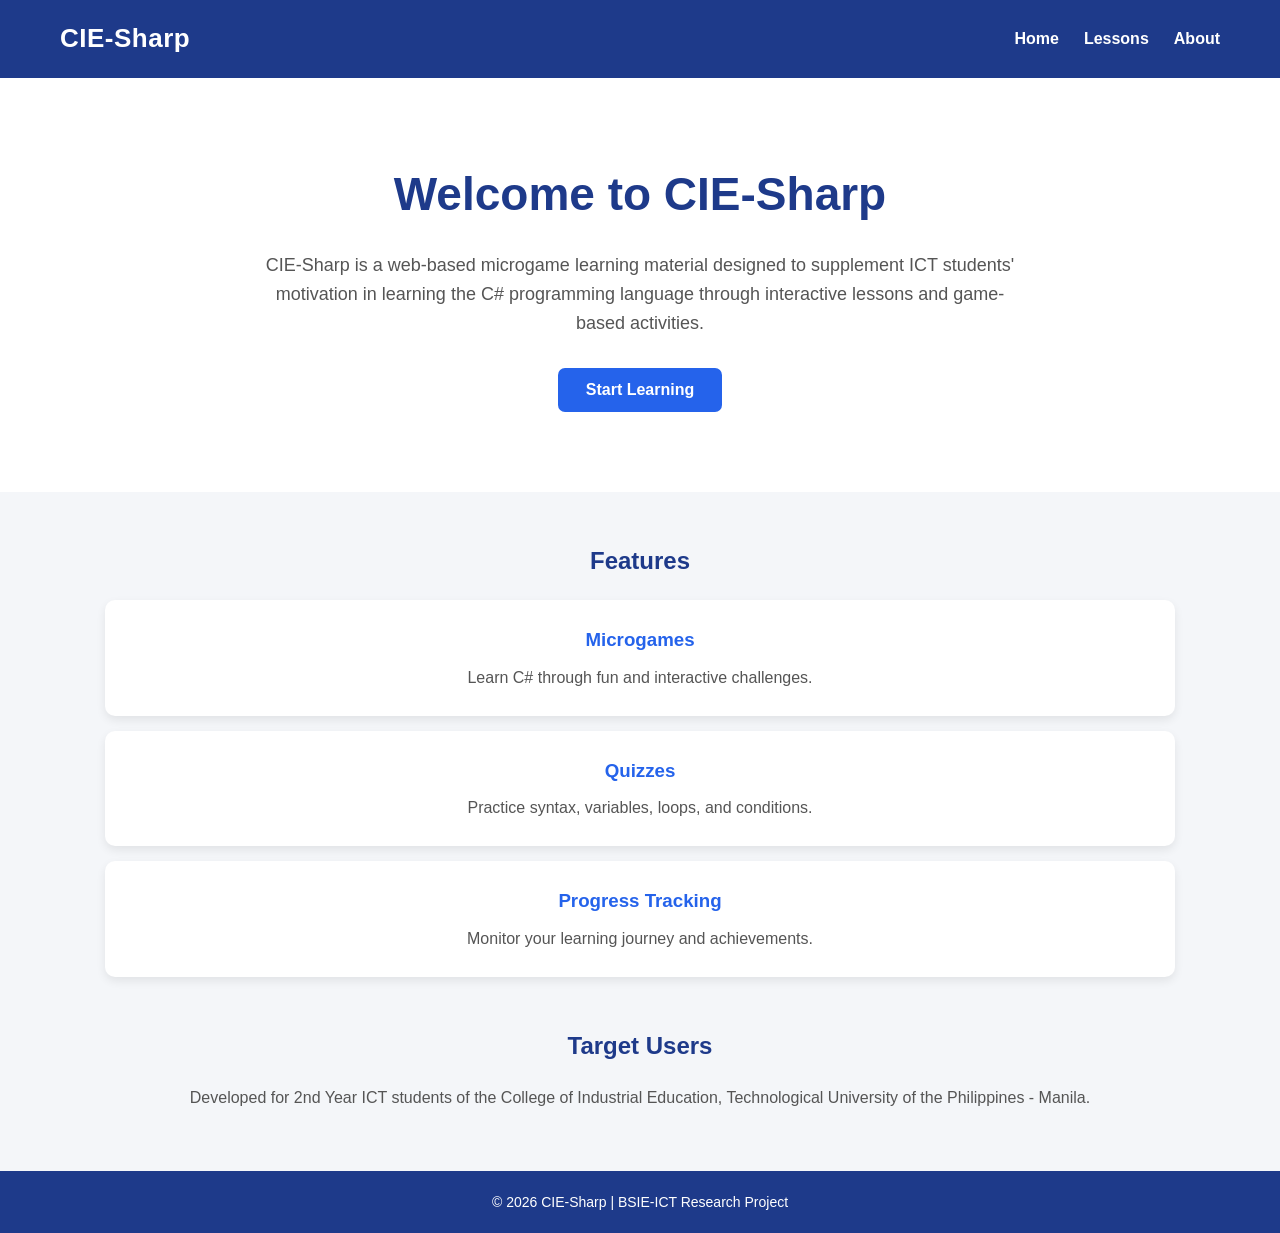
==== index.html @ ec6f838c "Update V3" ====
<!DOCTYPE html>
<html lang="en">
<head>
    <meta charset="UTF-8">
    <meta name="viewport" content="width=device-width, initial-scale=1.0">
    <title>CIE-Sharp</title>

    <link rel="stylesheet" href="style.css">
</head>
<body>

<header>

    <div class="logo">
        <h2>CIE-Sharp</h2>
    </div>

    <nav>
        <a href="index.html">Home</a>
        <a href="lesson.html">Lessons</a>
        <a href="#">About</a>
    </nav>

</header>

<section class="hero">

   <h1>Welcome to CIE-Sharp</h1>

    <p>
    CIE-Sharp is a web-based microgame learning material designed to
    supplement ICT students' motivation in learning the C#
    programming language through interactive lessons and
    game-based activities.
    </p>

    <button onclick="location.href='lesson.html'" class="btn">
    Start Learning
    </button>

</section>

<section class="section">

    <h2>Features</h2>

    <div class="card">
        <h3>Microgames</h3>
        <p>Learn C# through fun and interactive challenges.</p>
    </div>

    <div class="card">
        <h3>Quizzes</h3>
        <p>Practice syntax, variables, loops, and conditions.</p>
    </div>

    <div class="card">
        <h3>Progress Tracking</h3>
        <p>Monitor your learning journey and achievements.</p>
    </div>

</section>

<section class="section">

    <h2>Target Users</h2>

    <p>
        Developed for 2nd Year ICT students of the College of
        Industrial Education, Technological University of the
        Philippines - Manila.
    </p>

</section>

<footer>
    <p>© 2026 CIE-Sharp | BSIE-ICT Research Project</p>
</footer>

</body>
</html>
---- style.css ----
*{
    margin:0;
    padding:0;
    box-sizing:border-box;
    font-family:Arial, Helvetica, sans-serif;
}

body{
    background:#f4f6f9;
    color:#333;
    line-height:1.6;
}

/* =========================
   HEADER
========================= */

header{
    background:#1e3a8a;
    color:white;
    padding:18px 60px;
    display:flex;
    align-items:center;
    justify-content:space-between;
    min-height:70px;
}

.logo{
    color:white;
}

.logo h2{
    font-size:26px;
    letter-spacing:.5px;
}

nav{
    display:flex;
    align-items:center;
    gap:25px;
}

nav a{
    color:white;
    text-decoration:none;
    font-weight:bold;
    transition:.3s;
}

nav a:hover{
    color:#bfdbfe;
}

/* BACK BUTTON */

.back-btn{
    color:white;
    background:#2563eb;
    text-decoration:none;
    padding:9px 15px;
    border-radius:6px;
    font-size:14px;
    font-weight:bold;
    transition:.3s;
}

.back-btn:hover{
    background:#1d4ed8;
    transform:translateX(-3px);
}

/* =========================
   HERO
========================= */

.hero{
    background:white;
    text-align:center;
    padding:80px 20px;
    animation:fadeIn .7s ease;
}

.hero h1{
    color:#1e3a8a;
    font-size:46px;
    margin-bottom:20px;
}

.hero p{
    max-width:750px;
    margin:0 auto 30px;
    font-size:18px;
    color:#555;
}

/* =========================
   BUTTON
========================= */

.btn{
    display:inline-block;
    border:none;
    background:#2563eb;
    color:white;
    padding:13px 28px;
    border-radius:7px;
    font-size:16px;
    font-weight:bold;
    cursor:pointer;
    text-decoration:none;
    transition:.3s;
}

.btn:hover{
    background:#1d4ed8;
    transform:translateY(-2px);
}

/* =========================
   GENERAL SECTION
========================= */

.section{
    width:90%;
    max-width:1100px;
    margin:50px auto;
    text-align:center;
    animation:fadeIn .8s ease;
}

.section h2{
    color:#1e3a8a;
    margin-bottom:20px;
}

.section p{
    color:#555;
}

/* =========================
   CARDS
========================= */

.card{
    background:white;
    padding:25px;
    margin:15px;
    border-radius:10px;
    box-shadow:0 4px 10px rgba(0,0,0,.08);
    transition:.3s;
}

.card:hover{
    transform:translateY(-5px);
    box-shadow:0 8px 18px rgba(0,0,0,.12);
}

.card h3{
    color:#2563eb;
    margin-bottom:10px;
}

.card h2{
    color:#1e3a8a;
    margin-bottom:12px;
}

.card p{
    color:#555;
}

/* =========================
   FEATURES
========================= */

.features{
    display:grid;
    grid-template-columns:repeat(3,1fr);
    gap:20px;
}

/* =========================
   TARGET USERS
========================= */

.target-users{
    width:80%;
    max-width:900px;
    margin:50px auto;
    padding:35px;
    background:white;
    text-align:center;
    border-radius:10px;
    box-shadow:0 4px 10px rgba(0,0,0,.08);
}

.target-users h2{
    color:#1e3a8a;
    margin-bottom:15px;
}

/* =========================
   LESSON PAGE
========================= */

.modules{
    width:90%;
    max-width:1100px;
    margin:50px auto;
    display:grid;
    grid-template-columns:repeat(3,1fr);
    gap:25px;
}

.modules .card{
    margin:0;
}

.modules .card h3{
    font-size:16px;
}

.modules .card h2{
    font-size:22px;
}

.modules button{
    width:100%;
    padding:11px;
    border:none;
    border-radius:6px;
    background:#2563eb;
    color:white;
    font-size:15px;
    font-weight:bold;
    cursor:pointer;
    transition:.3s;
}

.modules button:hover{
    background:#1d4ed8;
    transform:translateY(-2px);
}

.modules button:disabled{
    background:#cbd5e1;
    color:#64748b;
    cursor:not-allowed;
    transform:none;
}

/* =========================
   PROGRESS
========================= */

.progress{
    width:80%;
    max-width:900px;
    margin:40px auto;
    padding:30px;
    background:white;
    border-radius:10px;
    text-align:center;
    box-shadow:0 4px 10px rgba(0,0,0,.08);
}

.progress h2{
    color:#1e3a8a;
    margin-bottom:18px;
}

progress{
    width:100%;
    height:22px;
}

.progress p{
    margin-top:12px;
    font-weight:bold;
    color:#555;
}

/* =========================
   OBJECTIVE
========================= */

.objective{
    width:80%;
    max-width:900px;
    margin:50px auto;
    padding:35px;
    background:white;
    border-radius:10px;
    text-align:center;
    box-shadow:0 4px 10px rgba(0,0,0,.08);
}

.objective h2{
    color:#1e3a8a;
    margin-bottom:15px;
}

.objective p{
    color:#555;
}

/* =========================
   LESSON CONTENT
========================= */

.lesson-content{
    width:85%;
    max-width:900px;
    margin:40px auto;
    background:white;
    padding:40px;
    border-radius:10px;
    box-shadow:0 4px 10px rgba(0,0,0,.08);
}

.lesson-content h2{
    color:#1e3a8a;
    margin-bottom:15px;
}

.lesson-content h3{
    color:#2563eb;
    margin-top:25px;
    margin-bottom:10px;
}

.lesson-content p{
    color:#555;
    margin-bottom:15px;
}

/* CODE EXAMPLE */

.code-box{
    background:#1e293b;
    color:#e2e8f0;
    padding:20px;
    border-radius:8px;
    margin:20px 0;
    overflow-x:auto;
    font-family:Consolas, monospace;
    line-height:1.6;
}

/* =========================
   MICROGAME AREA
========================= */

.game-area{
    width:90%;
    max-width:900px;
    margin:40px auto;
    padding:35px;
    background:white;
    border-radius:10px;
    text-align:center;
    box-shadow:0 4px 10px rgba(0,0,0,.08);
}

.game-area h2{
    color:#1e3a8a;
    margin-bottom:15px;
}

.game-btn{
    background:#2563eb;
    color:white;
    border:none;
    padding:12px 22px;
    border-radius:6px;
    cursor:pointer;
    font-weight:bold;
    transition:.3s;
}

.game-btn:hover{
    background:#1d4ed8;
    transform:translateY(-2px);
}

/* =========================
   FOOTER
========================= */

footer{
    background:#1e3a8a;
    color:white;
    text-align:center;
    padding:20px;
    margin-top:60px;
}

footer p{
    font-size:14px;
}

/* =========================
   ANIMATION
========================= */

@keyframes fadeIn{

    from{
        opacity:0;
        transform:translateY(10px);
    }

    to{
        opacity:1;
        transform:translateY(0);
    }

}

/* =========================
   RESPONSIVE
========================= */

@media(max-width:900px){

    header{
        padding:18px 30px;
    }

    .modules{
        grid-template-columns:repeat(2,1fr);
    }

    .features{
        grid-template-columns:1fr;
    }

}

@media(max-width:650px){

    header{
        flex-direction:column;
        gap:15px;
        text-align:center;
    }

    nav{
        gap:15px;
        flex-wrap:wrap;
        justify-content:center;
    }

    .hero{
        padding:60px 20px;
    }

    .hero h1{
        font-size:34px;
    }

    .hero p{
        width:95%;
        font-size:16px;
    }

    .modules{
        grid-template-columns:1fr;
    }

    .progress,
    .objective,
    .target-users{
        width:90%;
    }

    .lesson-content{
        width:90%;
        padding:25px;
    }

}
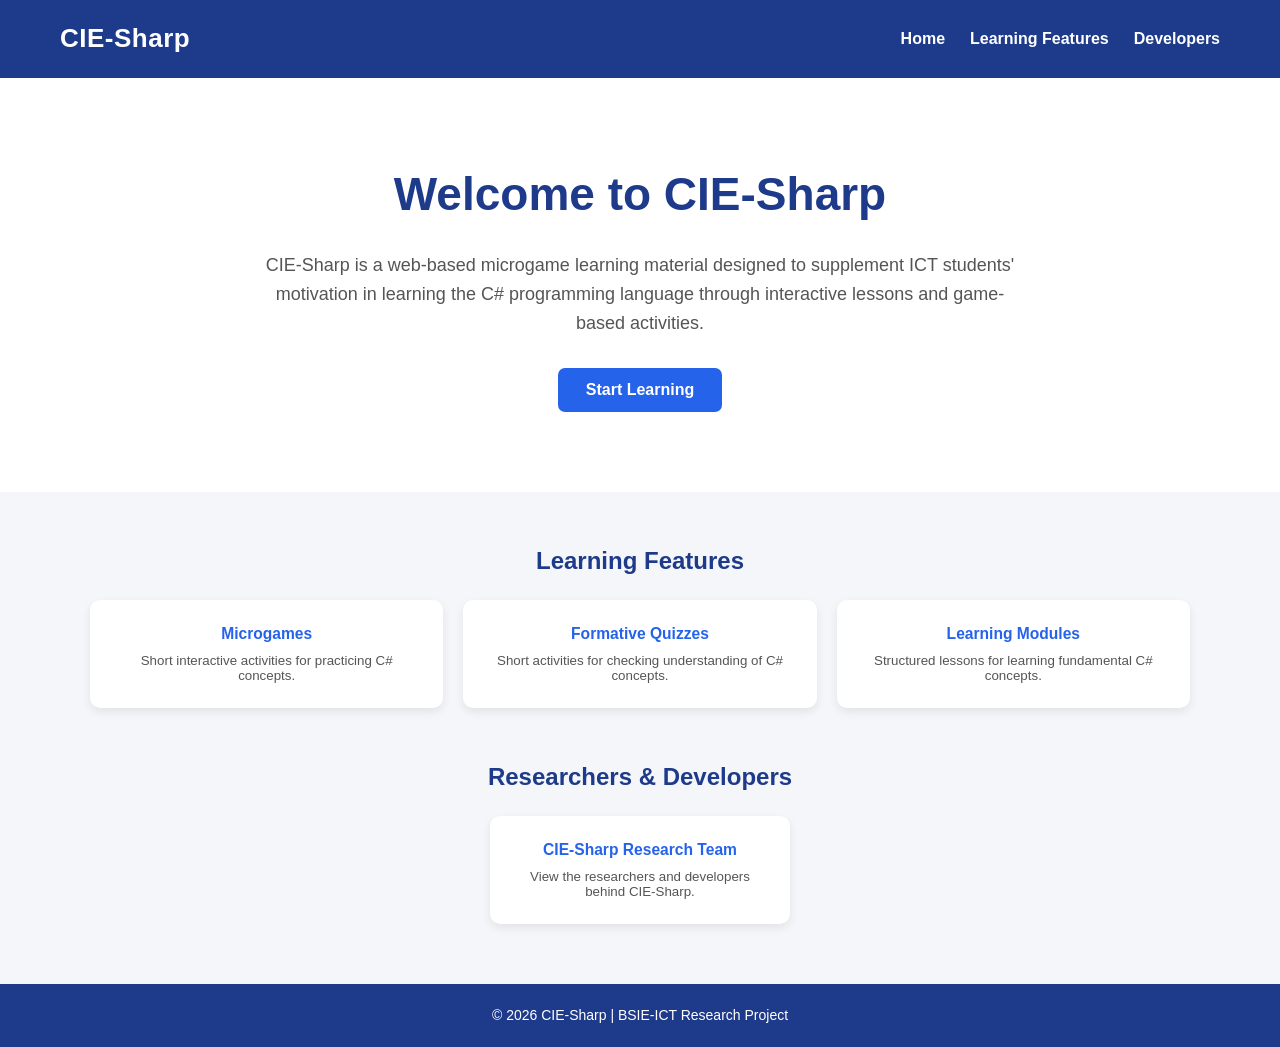
==== commit 231e85d4: "UPDATE V3" ====
--- a/index.html
+++ b/index.html
@@ -17,8 +17,8 @@
 
     <nav>
         <a href="index.html">Home</a>
-        <a href="lesson.html">Lessons</a>
-        <a href="#">About</a>
+        <a href="#features">Learning Features</a>
+        <a href="#developers">Developers</a>
     </nav>
 
 </header>
@@ -40,42 +40,134 @@
 
 </section>
 
-<section class="section">
+<section class="section" id="features">
 
-    <h2>Features</h2>
+    <h2>Learning Features</h2>
 
-    <div class="card">
-        <h3>Microgames</h3>
-        <p>Learn C# through fun and interactive challenges.</p>
-    </div>
+    <div class="features">
 
-    <div class="card">
-        <h3>Quizzes</h3>
-        <p>Practice syntax, variables, loops, and conditions.</p>
-    </div>
+        <button class="feature-card" onclick="showInfo('microgame')">
 
-    <div class="card">
-        <h3>Progress Tracking</h3>
-        <p>Monitor your learning journey and achievements.</p>
+            <h3>Microgames</h3>
+
+            <p>
+                Short interactive activities for practicing C# concepts.
+            </p>
+
+        </button>
+
+
+        <button class="feature-card" onclick="showInfo('quiz')">
+
+            <h3>Formative Quizzes</h3>
+
+            <p>
+                Short activities for checking understanding of C# concepts.
+            </p>
+
+        </button>
+
+
+        <button class="feature-card" onclick="showInfo('progress')">
+
+            <h3>Learning Modules</h3>
+
+            <p>
+                Structured lessons for learning fundamental C# concepts.
+            </p>
+
+        </button>
+
     </div>
 
 </section>
 
-<section class="section">
+<section class="section" id="developers">
 
-    <h2>Target Users</h2>
+    <h2>Researchers & Developers</h2>
 
-    <p>
-        Developed for 2nd Year ICT students of the College of
-        Industrial Education, Technological University of the
-        Philippines - Manila.
-    </p>
+    <button class="feature-card developer-button" onclick="showResearchers()">
+
+        <h3>CIE-Sharp Research Team</h3>
+
+        <p>
+            View the researchers and developers behind CIE-Sharp.
+        </p>
+
+    </button>
 
 </section>
 
+
+<!-- RESEARCHER INFORMATION BOX -->
+
+<div id="researcherBox" class="info-box">
+
+    <div class="info-content">
+
+        <button class="close-btn" onclick="closeResearchers()">
+            ×
+        </button>
+
+        <h2>CIE-Sharp Research Team</h2>
+
+        <p class="developer-intro">
+            Researchers and developers of the web-based microgame
+            learning material for supplementing ICT students'
+            motivation in using C#.
+        </p>
+
+        <div class="researcher-list">
+
+            <p>Domingo, Noe D.</p>
+            <p>Gidayawan, Joses D.</p>
+            <p>Inquig, Precious Gold B.</p>
+            <p>Marciales, Raynan A.</p>
+            <p>Sorinio, Bea A.</p>
+
+        </div>
+
+        <p class="developer-school">
+            BSIE-ICT | College of Industrial Education<br>
+            Technological University of the Philippines – Manila
+        </p>
+
+    </div>
+
+</div>
+
+<div id="infoBox" class="info-box">
+
+    <div class="info-content">
+
+        <button class="close-btn" onclick="closeInfo()">×</button>
+
+        <h2 id="infoTitle"></h2>
+
+        <p id="infoText"></p>
+
+    </div>
+
+</div>
 <footer>
     <p>© 2026 CIE-Sharp | BSIE-ICT Research Project</p>
 </footer>
 
+<script>
+
+function showResearchers(){
+
+    document.getElementById("researcherBox").style.display = "flex";
+
+}
+
+function closeResearchers(){
+
+    document.getElementById("researcherBox").style.display = "none";
+
+}
+
+</script>
+
 </body>
 </html>
--- a/style.css
+++ b/style.css
@@ -479,4 +479,122 @@
         padding:25px;
     }
 
+}
+
+/* LEARNING FEATURES */
+
+.features{
+    display:grid;
+    grid-template-columns:repeat(3,1fr);
+    gap:20px;
+}
+
+.feature-card{
+    background:white;
+    border:none;
+    padding:25px;
+    border-radius:10px;
+    box-shadow:0 4px 10px rgba(0,0,0,.08);
+    cursor:pointer;
+    text-align:center;
+    transition:.3s;
+}
+
+.feature-card:hover{
+    transform:translateY(-5px);
+    box-shadow:0 8px 18px rgba(0,0,0,.12);
+}
+
+.feature-card h3{
+    color:#2563eb;
+    margin-bottom:10px;
+}
+
+.feature-card p{
+    color:#555;
+}
+
+/* INFORMATION BOX */
+
+.info-box{
+    display:none;
+    position:fixed;
+    top:0;
+    left:0;
+    width:100%;
+    height:100%;
+    background:rgba(0,0,0,.45);
+    justify-content:center;
+    align-items:center;
+    z-index:1000;
+}
+
+.info-content{
+    background:white;
+    width:90%;
+    max-width:600px;
+    padding:35px;
+    border-radius:10px;
+    position:relative;
+    animation:fadeIn .3s ease;
+}
+
+.info-content h2{
+    color:#1e3a8a;
+    margin-bottom:15px;
+}
+
+.info-content p{
+    color:#555;
+    line-height:1.7;
+}
+
+.close-btn{
+    position:absolute;
+    right:15px;
+    top:8px;
+    border:none;
+    background:none;
+    font-size:28px;
+    color:#555;
+    cursor:pointer;
+}
+
+.close-btn:hover{
+    color:#1e3a8a;
+}
+
+/* DEVELOPER BUTTON */
+
+.developer-button{
+    width:300px;
+    margin:auto;
+    display:block;
+}
+
+
+/* RESEARCHER LIST */
+
+.developer-intro{
+    margin-bottom:20px;
+}
+
+.researcher-list{
+    background:#f4f6f9;
+    padding:15px;
+    border-radius:8px;
+    margin:20px 0;
+}
+
+.researcher-list p{
+    color:#1e3a8a;
+    font-weight:bold;
+    margin:8px 0;
+}
+
+.developer-school{
+    text-align:center;
+    font-size:14px;
+    color:#666;
+    margin-top:20px;
 }
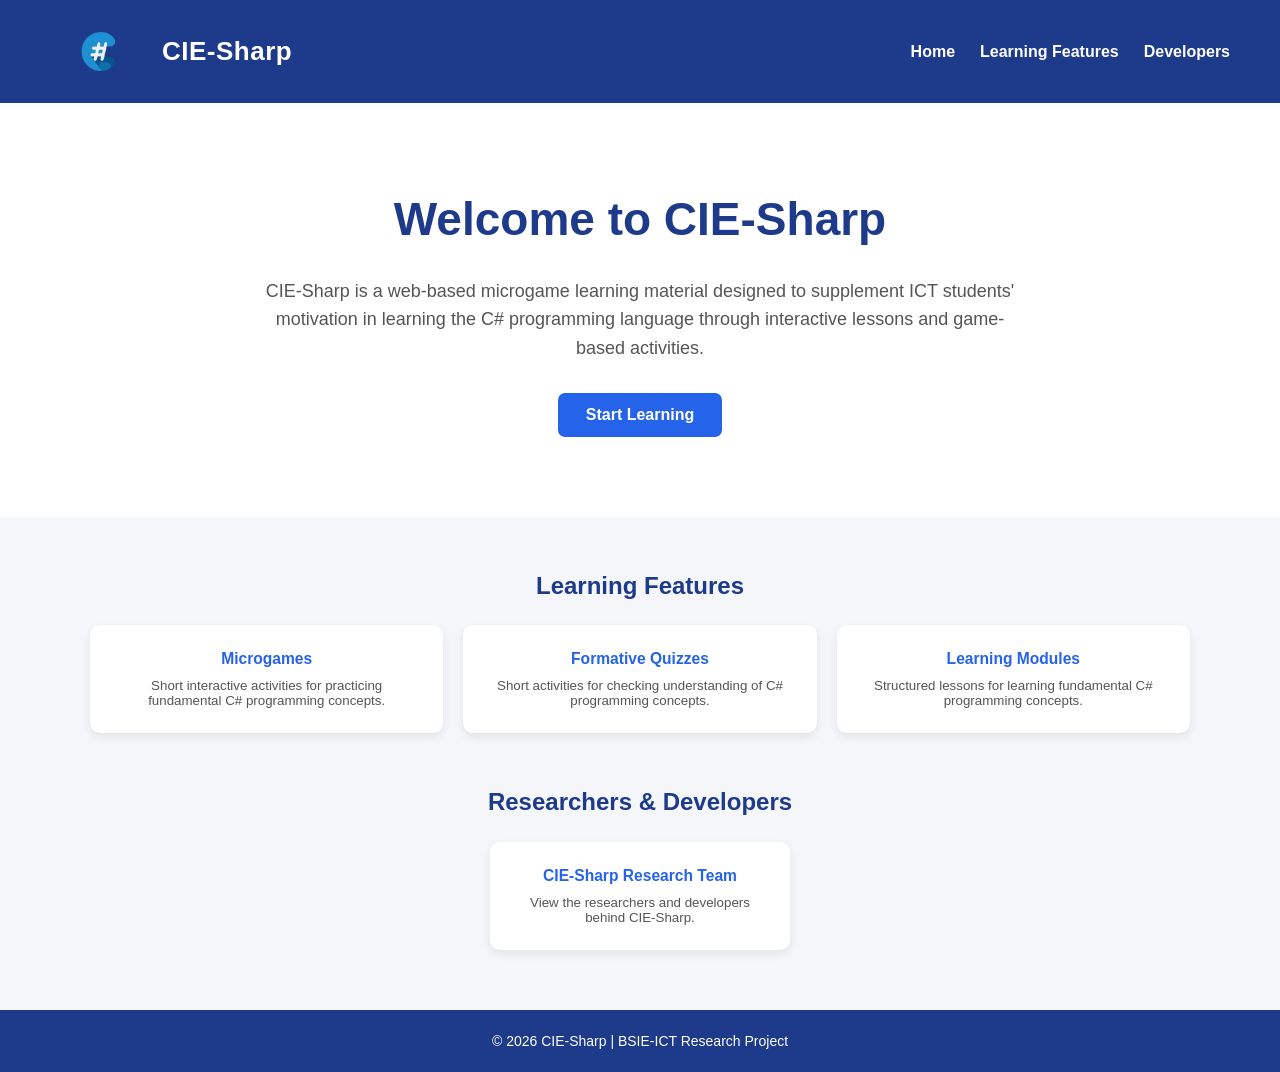
==== commit 39102663: "UPDATE AUG 7" ====
--- a/index.html
+++ b/index.html
@@ -1,19 +1,29 @@
 <!DOCTYPE html>
 <html lang="en">
+
 <head>
+
     <meta charset="UTF-8">
     <meta name="viewport" content="width=device-width, initial-scale=1.0">
+
     <title>CIE-Sharp</title>
 
     <link rel="stylesheet" href="style.css">
+
 </head>
+
 <body>
 
+
+<!-- HEADER -->
+
 <header>
 
     <div class="logo">
+        <img src="images/cie-sharp-logo.png" alt="CIE-Sharp Logo">
         <h2>CIE-Sharp</h2>
     </div>
+
 
     <nav>
         <a href="index.html">Home</a>
@@ -23,75 +33,143 @@
 
 </header>
 
+
+
+<!-- HERO -->
+
 <section class="hero">
 
-   <h1>Welcome to CIE-Sharp</h1>
+    <h1>Welcome to CIE-Sharp</h1>
 
     <p>
-    CIE-Sharp is a web-based microgame learning material designed to
-    supplement ICT students' motivation in learning the C#
-    programming language through interactive lessons and
-    game-based activities.
+
+        CIE-Sharp is a web-based microgame learning material designed
+        to supplement ICT students' motivation in learning the C#
+        programming language through interactive lessons and
+        game-based activities.
+
     </p>
 
+
     <button onclick="location.href='lesson.html'" class="btn">
-    Start Learning
+
+        Start Learning
+
     </button>
 
 </section>
 
+
+
+<!-- LEARNING FEATURES -->
+
 <section class="section" id="features">
 
     <h2>Learning Features</h2>
 
+
     <div class="features">
 
+
+        <!-- MICROGAMES -->
+
         <button class="feature-card" onclick="showInfo('microgame')">
 
             <h3>Microgames</h3>
 
             <p>
-                Short interactive activities for practicing C# concepts.
+
+                Short interactive activities for practicing
+                fundamental C# programming concepts.
+
             </p>
 
         </button>
 
 
+
+        <!-- QUIZZES -->
+
         <button class="feature-card" onclick="showInfo('quiz')">
 
             <h3>Formative Quizzes</h3>
 
             <p>
-                Short activities for checking understanding of C# concepts.
+
+                Short activities for checking understanding
+                of C# programming concepts.
+
             </p>
 
         </button>
 
 
-        <button class="feature-card" onclick="showInfo('progress')">
+
+        <!-- LEARNING MODULES -->
+
+        <button class="feature-card" onclick="showInfo('modules')">
 
             <h3>Learning Modules</h3>
 
             <p>
-                Structured lessons for learning fundamental C# concepts.
+
+                Structured lessons for learning fundamental
+                C# programming concepts.
+
             </p>
 
         </button>
 
+
     </div>
 
 </section>
 
+
+
+<!-- FEATURE INFORMATION BOX -->
+
+<div id="featureBox" class="info-box">
+
+    <div class="info-content">
+
+        <button class="close-btn" onclick="closeInfo()">
+
+            ×
+
+        </button>
+
+
+        <h2 id="infoTitle"></h2>
+
+        <p id="infoText"></p>
+
+
+    </div>
+
+</div>
+
+
+
+<!-- RESEARCHERS -->
+
 <section class="section" id="developers">
 
     <h2>Researchers & Developers</h2>
 
-    <button class="feature-card developer-button" onclick="showResearchers()">
+
+    <button
+        class="feature-card developer-button"
+        onclick="showResearchers()"
+    >
 
         <h3>CIE-Sharp Research Team</h3>
 
         <p>
-            View the researchers and developers behind CIE-Sharp.
+
+            View the researchers and developers
+            behind CIE-Sharp.
+
         </p>
 
     </button>
@@ -99,75 +177,150 @@
 </section>
 
 
+
 <!-- RESEARCHER INFORMATION BOX -->
 
 <div id="researcherBox" class="info-box">
 
     <div class="info-content">
 
-        <button class="close-btn" onclick="closeResearchers()">
+
+        <button
+            class="close-btn"
+            onclick="closeResearchers()"
+        >
+
             ×
-        </button>
+
+        </button>
+
 
         <h2>CIE-Sharp Research Team</h2>
 
+
         <p class="developer-intro">
-            Researchers and developers of the web-based microgame
-            learning material for supplementing ICT students'
-            motivation in using C#.
+
+            Researchers and developers of the web-based
+            microgame learning material for supplementing
+            ICT students' motivation in using C#.
+
         </p>
 
+
         <div class="researcher-list">
 
             <p>Domingo, Noe D.</p>
+
             <p>Gidayawan, Joses D.</p>
+
             <p>Inquig, Precious Gold B.</p>
+
             <p>Marciales, Raynan A.</p>
+
             <p>Sorinio, Bea A.</p>
 
         </div>
 
+
         <p class="developer-school">
+
             BSIE-ICT | College of Industrial Education<br>
+
             Technological University of the Philippines – Manila
+
         </p>
 
+
     </div>
 
 </div>
 
-<div id="infoBox" class="info-box">
-
-    <div class="info-content">
-
-        <button class="close-btn" onclick="closeInfo()">×</button>
-
-        <h2 id="infoTitle"></h2>
-
-        <p id="infoText"></p>
-
-    </div>
-
-</div>
+
+
+<!-- FOOTER -->
+
 <footer>
-    <p>© 2026 CIE-Sharp | BSIE-ICT Research Project</p>
+    <p>
+        © 2026 CIE-Sharp | BSIE-ICT Research Project
+    </p>
 </footer>
 
+
+
+<!-- JAVASCRIPT -->
 <script>
-
+/* FEATURE INFORMATION */
+
+function showInfo(feature){
+
+    var title = document.getElementById("infoTitle");
+
+    var text = document.getElementById("infoText");
+
+    var box = document.getElementById("featureBox");
+
+
+    if(feature == "microgame"){
+
+        title.innerHTML = "Microgames";
+
+        text.innerHTML =
+        "CIE-Sharp uses short, interactive microgame activities to supplement ICT students' motivation in learning the C# programming language. The activities provide opportunities for students to practice fundamental C# programming concepts in an interactive learning environment.";
+
+    }
+
+
+    else if(feature == "quiz"){
+
+        title.innerHTML = "Formative Quizzes";
+
+        text.innerHTML =
+        "The formative quizzes provide short learning activities that allow students to check their understanding of fundamental C# programming concepts. These activities can provide feedback that helps students identify areas that need further practice.";
+
+    }
+
+
+    else if(feature == "modules"){
+
+        title.innerHTML = "Learning Modules";
+
+        text.innerHTML =
+        "The learning modules provide structured lessons covering fundamental C# programming concepts. The modules are designed to introduce concepts before students proceed to interactive microgame activities.";
+
+    }
+
+
+    box.style.display = "flex";
+
+}
+
+
+
+/* CLOSE FEATURE INFORMATION */
+function closeInfo(){
+    document.getElementById("featureBox").style.display = "none";
+}
+
+
+
+/* RESEARCHERS */
 function showResearchers(){
 
     document.getElementById("researcherBox").style.display = "flex";
 
 }
 
+/* CLOSE RESEARCHERS */
 function closeResearchers(){
 
     document.getElementById("researcherBox").style.display = "none";
 
 }
 
+
 </script>
 
+
 </body>
+
 </html>
--- a/style.css
+++ b/style.css
@@ -11,19 +11,19 @@
     line-height:1.6;
 }
 
-/* =========================
-   HEADER
-========================= */
+/*HEADER*/
 
 header{
     background:#1e3a8a;
     color:white;
-    padding:18px 60px;
+    padding:14px 50px;
     display:flex;
     align-items:center;
     justify-content:space-between;
-    min-height:70px;
-}
+    min-height:75px;
+    box-shadow:0 2px 8px rgba(0,0,0,.12);
+}
+
 
 .logo{
     color:white;
@@ -597,4 +597,20 @@
     font-size:14px;
     color:#666;
     margin-top:20px;
-}+}
+
+.logo{
+    display:flex;
+    align-items:center;
+    gap:12px;
+}
+
+.logo h2{
+    font-size:26px;
+}
+
+.logo img{
+    width:100px;
+    height:auto;
+    object-fit:contain;
+}
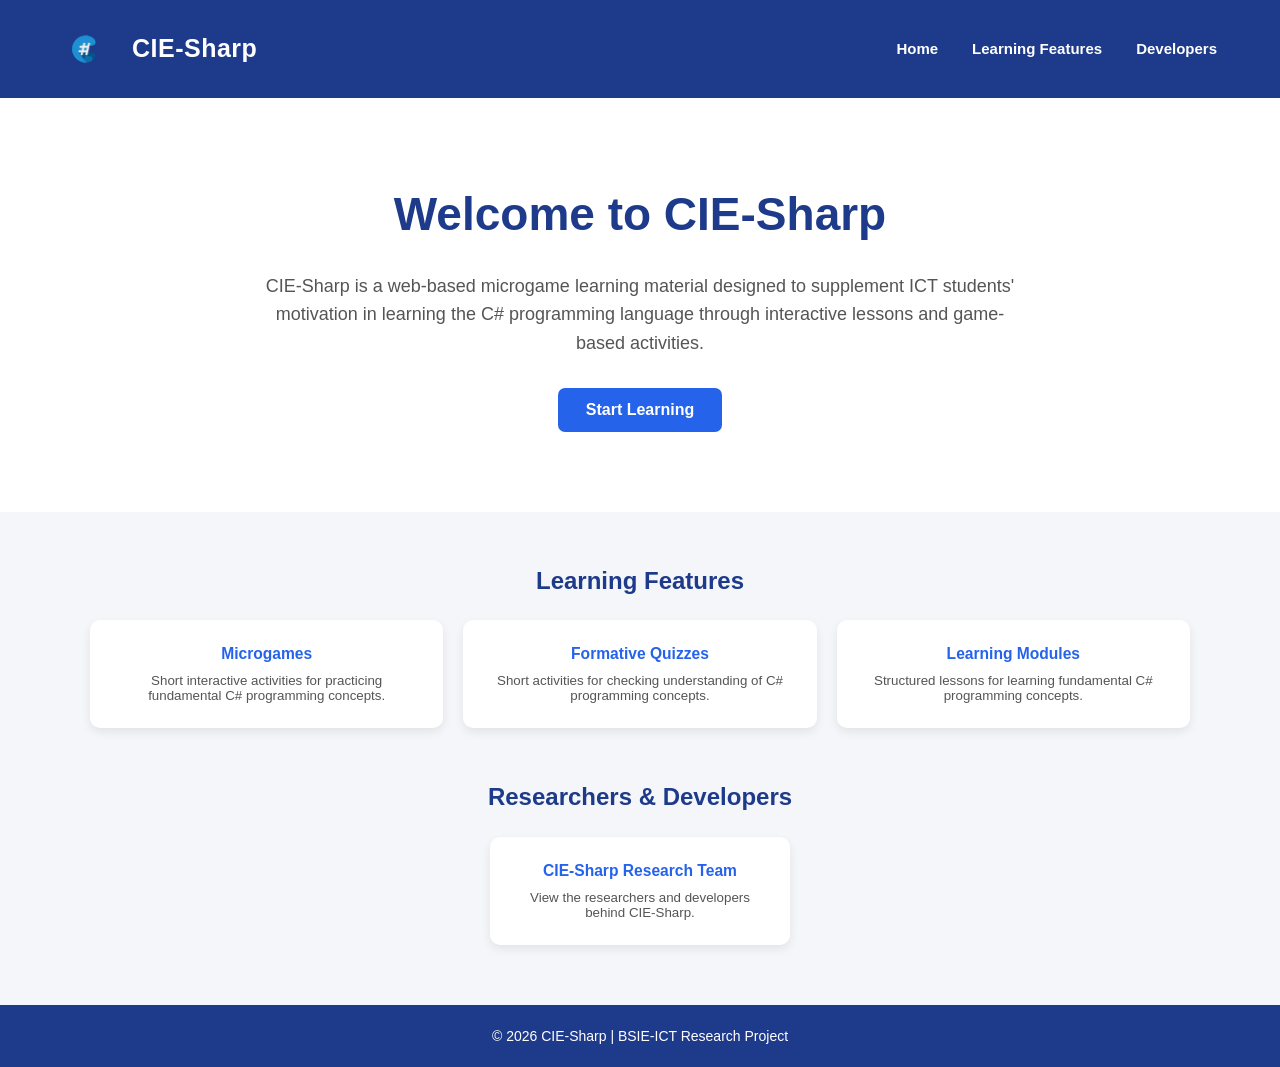
==== commit f938e6a8: "REASEARCHER INFO (UPDATED)" ====
--- a/index.html
+++ b/index.html
@@ -182,51 +182,154 @@
 
 <div id="researcherBox" class="info-box">
 
-    <div class="info-content">
-
-
-        <button
-            class="close-btn"
-            onclick="closeResearchers()"
-        >
-
+    <div class="researcher-content">
+
+        <button class="close-btn" onclick="closeResearchers()">
             ×
-
         </button>
 
-
-        <h2>CIE-Sharp Research Team</h2>
-
-
-        <p class="developer-intro">
-
-            Researchers and developers of the web-based
-            microgame learning material for supplementing
-            ICT students' motivation in using C#.
-
+        <h2>Meet the CIE-Sharp Research Team</h2>
+
+        <p class="researcher-intro">
+            CIE-Sharp was developed through the collaborative work of
+            BSIE-ICT students of the College of Industrial Education,
+            Technological University of the Philippines – Manila.
+            The research team worked together in planning, designing,
+            developing, and evaluating the web-based microgame
+            learning material for C# programming.
         </p>
 
 
-        <div class="researcher-list">
-
-            <p>Domingo, Noe D.</p>
-
-            <p>Gidayawan, Joses D.</p>
-
-            <p>Inquig, Precious Gold B.</p>
-
-            <p>Marciales, Raynan A.</p>
-
-            <p>Sorinio, Bea A.</p>
+        <!-- RESEARCHER SLIDES -->
+
+        <div class="researcher-slider">
+
+            <!-- MARCIALES -->
+
+            <div class="researcher-slide active">
+
+                <img src="images/marciales.jpg"
+                     alt="Raynan Marciales">
+
+                <h3>Marciales, Raynan A.</h3>
+
+                <h4>Main Developer</h4>
+
+                <p>
+                    Responsible for the development and implementation
+                    of the CIE-Sharp web-based learning material,
+                    including its interface, learning modules, and
+                    interactive microgame components.
+                </p>
+
+            </div>
+
+
+            <!-- INQUIG -->
+
+            <div class="researcher-slide">
+
+                <img src="images/inquig.jpg"
+                     alt="Precious Gold Inquig">
+
+                <h3>Inquig, Precious Gold B.</h3>
+
+                <h4>Research Leader</h4>
+
+                <p>
+                    Led the research team in organizing the research
+                    activities, coordinating the study, and guiding
+                    the overall development of the CIE-Sharp project.
+                </p>
+
+            </div>
+
+
+            <!-- DOMINGO -->
+
+            <div class="researcher-slide">
+
+                <img src="images/domingo.jpg"
+                     alt="Noe Domingo">
+
+                <h3>Domingo, Noe D.</h3>
+
+                <h4>Researcher & Developer</h4>
+
+                <p>
+                    Contributed to the research, planning, and
+                    development activities of the CIE-Sharp
+                    learning material.
+                </p>
+
+            </div>
+
+
+            <!-- GIDAYAWAN -->
+
+            <div class="researcher-slide">
+
+                <img src="images/gidayawan.jpg"
+                     alt="Joses Gidayawan">
+
+                <h3>Gidayawan, Joses D.</h3>
+
+                <h4>Researcher & Developer</h4>
+
+                <p>
+                    Contributed to the research and development
+                    activities supporting the design of the
+                    CIE-Sharp instructional material.
+                </p>
+
+            </div>
+
+
+            <!-- SORINIO -->
+
+            <div class="researcher-slide">
+
+                <img src="images/sorinio.jpg"
+                     alt="Bea Sorinio">
+
+                <h3>Sorinio, Bea A.</h3>
+
+                <h4>Researcher & Developer</h4>
+
+                <p>
+                    Contributed to the research, documentation,
+                    and development activities of the CIE-Sharp
+                    project.
+                </p>
+
+            </div>
 
         </div>
 
 
+        <!-- SLIDER BUTTONS -->
+
+        <div class="slider-buttons">
+
+            <button onclick="previousResearcher()">
+                ← Previous
+            </button>
+
+            <span id="researcherNumber">
+                1 / 5
+            </span>
+
+            <button onclick="nextResearcher()">
+                Next →
+            </button>
+
+        </div>
+
+
         <p class="developer-school">
 
             BSIE-ICT | College of Industrial Education<br>
-
-            Technological University of the Philippines – Manila
+            Technological University of the Philippines  Manila
 
         </p>
 
@@ -317,6 +420,63 @@
 
 }
 
+var currentResearcher = 0;
+
+var researchers = document.querySelectorAll(".researcher-slide");
+
+
+function showResearcher(index){
+
+    researchers.forEach(function(slide){
+        slide.classList.remove("active");
+    });
+
+    researchers[index].classList.add("active");
+
+    document.getElementById("researcherNumber").innerHTML =
+        (index + 1) + " / " + researchers.length;
+}
+
+
+function nextResearcher(){
+
+    currentResearcher++;
+
+    if(currentResearcher >= researchers.length){
+        currentResearcher = 0;
+    }
+
+    showResearcher(currentResearcher);
+}
+
+
+function previousResearcher(){
+
+    currentResearcher--;
+
+    if(currentResearcher < 0){
+        currentResearcher = researchers.length - 1;
+    }
+
+    showResearcher(currentResearcher);
+}
+
+
+function showResearchers(){
+
+    currentResearcher = 0;
+
+    showResearcher(currentResearcher);
+
+    document.getElementById("researcherBox").style.display = "flex";
+}
+
+
+function closeResearchers(){
+
+    document.getElementById("researcherBox").style.display = "none";
+
+}
 
 </script>
 
--- a/style.css
+++ b/style.css
@@ -11,7 +11,10 @@
     line-height:1.6;
 }
 
-/*HEADER*/
+
+/* =========================
+   HEADER
+========================= */
 
 header{
     background:#1e3a8a;
@@ -24,34 +27,57 @@
     box-shadow:0 2px 8px rgba(0,0,0,.12);
 }
 
-
 .logo{
-    color:white;
+    display:flex;
+    align-items:center;
+    gap:12px;
+}
+
+.logo img{
+    width:70px;
+    height:70px;
+    object-fit:contain;
 }
 
 .logo h2{
-    font-size:26px;
+    font-size:25px;
+    margin:0;
+    line-height:1.1;
     letter-spacing:.5px;
+}
+
+.logo span{
+    display:block;
+    font-size:12px;
+    color:#dbeafe;
+    margin-top:3px;
 }
 
 nav{
     display:flex;
     align-items:center;
-    gap:25px;
+    gap:8px;
 }
 
 nav a{
     color:white;
     text-decoration:none;
-    font-weight:bold;
+    font-size:15px;
+    font-weight:bold;
+    padding:9px 13px;
+    border-radius:6px;
     transition:.3s;
 }
 
 nav a:hover{
-    color:#bfdbfe;
-}
-
-/* BACK BUTTON */
+    background:#2563eb;
+    color:white;
+}
+
+
+/* =========================
+   BACK BUTTON
+========================= */
 
 .back-btn{
     color:white;
@@ -69,6 +95,7 @@
     transform:translateX(-3px);
 }
 
+
 /* =========================
    HERO
 ========================= */
@@ -93,8 +120,9 @@
     color:#555;
 }
 
-/* =========================
-   BUTTON
+
+/* =========================
+   MAIN BUTTON
 ========================= */
 
 .btn{
@@ -116,6 +144,7 @@
     transform:translateY(-2px);
 }
 
+
 /* =========================
    GENERAL SECTION
 ========================= */
@@ -136,6 +165,7 @@
 .section p{
     color:#555;
 }
+
 
 /* =========================
    CARDS
@@ -169,8 +199,9 @@
     color:#555;
 }
 
-/* =========================
-   FEATURES
+
+/* =========================
+   LEARNING FEATURES
 ========================= */
 
 .features{
@@ -178,6 +209,32 @@
     grid-template-columns:repeat(3,1fr);
     gap:20px;
 }
+
+.feature-card{
+    background:white;
+    border:none;
+    padding:25px;
+    border-radius:10px;
+    box-shadow:0 4px 10px rgba(0,0,0,.08);
+    cursor:pointer;
+    text-align:center;
+    transition:.3s;
+}
+
+.feature-card:hover{
+    transform:translateY(-5px);
+    box-shadow:0 8px 18px rgba(0,0,0,.12);
+}
+
+.feature-card h3{
+    color:#2563eb;
+    margin-bottom:10px;
+}
+
+.feature-card p{
+    color:#555;
+}
+
 
 /* =========================
    TARGET USERS
@@ -199,8 +256,9 @@
     margin-bottom:15px;
 }
 
-/* =========================
-   LESSON PAGE
+
+/* =========================
+   LESSON MODULES
 ========================= */
 
 .modules{
@@ -249,6 +307,7 @@
     transform:none;
 }
 
+
 /* =========================
    PROGRESS
 ========================= */
@@ -280,8 +339,9 @@
     color:#555;
 }
 
-/* =========================
-   OBJECTIVE
+
+/* =========================
+   LEARNING OBJECTIVE
 ========================= */
 
 .objective{
@@ -304,6 +364,7 @@
     color:#555;
 }
 
+
 /* =========================
    LESSON CONTENT
 ========================= */
@@ -334,7 +395,10 @@
     margin-bottom:15px;
 }
 
-/* CODE EXAMPLE */
+
+/* =========================
+   CODE EXAMPLE
+========================= */
 
 .code-box{
     background:#1e293b;
@@ -347,6 +411,7 @@
     line-height:1.6;
 }
 
+
 /* =========================
    MICROGAME AREA
 ========================= */
@@ -383,138 +448,10 @@
     transform:translateY(-2px);
 }
 
-/* =========================
-   FOOTER
-========================= */
-
-footer{
-    background:#1e3a8a;
-    color:white;
-    text-align:center;
-    padding:20px;
-    margin-top:60px;
-}
-
-footer p{
-    font-size:14px;
-}
-
-/* =========================
-   ANIMATION
-========================= */
-
-@keyframes fadeIn{
-
-    from{
-        opacity:0;
-        transform:translateY(10px);
-    }
-
-    to{
-        opacity:1;
-        transform:translateY(0);
-    }
-
-}
-
-/* =========================
-   RESPONSIVE
-========================= */
-
-@media(max-width:900px){
-
-    header{
-        padding:18px 30px;
-    }
-
-    .modules{
-        grid-template-columns:repeat(2,1fr);
-    }
-
-    .features{
-        grid-template-columns:1fr;
-    }
-
-}
-
-@media(max-width:650px){
-
-    header{
-        flex-direction:column;
-        gap:15px;
-        text-align:center;
-    }
-
-    nav{
-        gap:15px;
-        flex-wrap:wrap;
-        justify-content:center;
-    }
-
-    .hero{
-        padding:60px 20px;
-    }
-
-    .hero h1{
-        font-size:34px;
-    }
-
-    .hero p{
-        width:95%;
-        font-size:16px;
-    }
-
-    .modules{
-        grid-template-columns:1fr;
-    }
-
-    .progress,
-    .objective,
-    .target-users{
-        width:90%;
-    }
-
-    .lesson-content{
-        width:90%;
-        padding:25px;
-    }
-
-}
-
-/* LEARNING FEATURES */
-
-.features{
-    display:grid;
-    grid-template-columns:repeat(3,1fr);
-    gap:20px;
-}
-
-.feature-card{
-    background:white;
-    border:none;
-    padding:25px;
-    border-radius:10px;
-    box-shadow:0 4px 10px rgba(0,0,0,.08);
-    cursor:pointer;
-    text-align:center;
-    transition:.3s;
-}
-
-.feature-card:hover{
-    transform:translateY(-5px);
-    box-shadow:0 8px 18px rgba(0,0,0,.12);
-}
-
-.feature-card h3{
-    color:#2563eb;
-    margin-bottom:10px;
-}
-
-.feature-card p{
-    color:#555;
-}
-
-/* INFORMATION BOX */
+
+/* =========================
+   INFORMATION BOX
+========================= */
 
 .info-box{
     display:none;
@@ -536,7 +473,8 @@
     padding:35px;
     border-radius:10px;
     position:relative;
-    animation:fadeIn .3s ease;
+    box-shadow:0 10px 30px rgba(0,0,0,.2);
+    animation:popup .3s ease;
 }
 
 .info-content h2{
@@ -558,13 +496,18 @@
     font-size:28px;
     color:#555;
     cursor:pointer;
+    transition:.2s;
 }
 
 .close-btn:hover{
     color:#1e3a8a;
-}
-
-/* DEVELOPER BUTTON */
+    transform:scale(1.1);
+}
+
+
+/* =========================
+   RESEARCHER BUTTON
+========================= */
 
 .developer-button{
     width:300px;
@@ -573,7 +516,9 @@
 }
 
 
-/* RESEARCHER LIST */
+/* =========================
+   RESEARCHER INFORMATION
+========================= */
 
 .developer-intro{
     margin-bottom:20px;
@@ -599,18 +544,246 @@
     margin-top:20px;
 }
 
-.logo{
+
+/* =========================
+   FOOTER
+========================= */
+
+footer{
+    background:#1e3a8a;
+    color:white;
+    text-align:center;
+    padding:20px;
+    margin-top:60px;
+}
+
+footer p{
+    font-size:14px;
+}
+
+
+/* =========================
+   ANIMATIONS
+========================= */
+
+@keyframes fadeIn{
+
+    from{
+        opacity:0;
+        transform:translateY(10px);
+    }
+
+    to{
+        opacity:1;
+        transform:translateY(0);
+    }
+
+}
+
+@keyframes popup{
+
+    from{
+        opacity:0;
+        transform:scale(.95) translateY(10px);
+    }
+
+    to{
+        opacity:1;
+        transform:scale(1) translateY(0);
+    }
+
+}
+
+
+/* =========================
+   RESPONSIVE
+========================= */
+
+@media(max-width:900px){
+
+    header{
+        padding:15px 30px;
+    }
+
+    .modules{
+        grid-template-columns:repeat(2,1fr);
+    }
+
+    .features{
+        grid-template-columns:1fr;
+    }
+
+}
+
+
+@media(max-width:650px){
+
+    header{
+        flex-direction:column;
+        gap:15px;
+        text-align:center;
+    }
+
+    .logo{
+        justify-content:center;
+    }
+
+    .logo img{
+        width:60px;
+        height:60px;
+    }
+
+    .logo h2{
+        font-size:22px;
+    }
+
+    .logo span{
+        font-size:11px;
+    }
+
+    nav{
+        gap:5px;
+        flex-wrap:wrap;
+        justify-content:center;
+    }
+
+    nav a{
+        font-size:14px;
+        padding:7px 10px;
+    }
+
+    .hero{
+        padding:60px 20px;
+    }
+
+    .hero h1{
+        font-size:34px;
+    }
+
+    .hero p{
+        width:95%;
+        font-size:16px;
+    }
+
+    .modules{
+        grid-template-columns:1fr;
+    }
+
+    .progress,
+    .objective,
+    .target-users{
+        width:90%;
+    }
+
+    .lesson-content{
+        width:90%;
+        padding:25px;
+    }
+
+    .developer-button{
+        width:90%;
+        max-width:300px;
+    }
+
+    .info-content{
+        padding:30px 25px;
+    }
+
+}
+
+/* =========================
+   RESEARCHER BOX
+========================= */
+
+.researcher-content{
+    background:white;
+    width:90%;
+    max-width:650px;
+    padding:35px;
+    border-radius:12px;
+    position:relative;
+    text-align:center;
+    box-shadow:0 10px 30px rgba(0,0,0,.2);
+    animation:popup .3s ease;
+}
+
+.researcher-content h2{
+    color:#1e3a8a;
+    margin-bottom:15px;
+}
+
+.researcher-intro{
+    color:#555;
+    font-size:15px;
+    line-height:1.7;
+    margin-bottom:25px;
+}
+
+
+/* RESEARCHER SLIDES */
+
+.researcher-slide{
+    display:none;
+    animation:fadeIn .4s ease;
+}
+
+.researcher-slide.active{
+    display:block;
+}
+
+.researcher-slide img{
+    width:150px;
+    height:150px;
+    object-fit:cover;
+    border-radius:50%;
+    border:5px solid #2563eb;
+    margin-bottom:15px;
+}
+
+.researcher-slide h3{
+    color:#1e3a8a;
+    font-size:22px;
+    margin-bottom:3px;
+}
+
+.researcher-slide h4{
+    color:#2563eb;
+    margin-bottom:12px;
+}
+
+.researcher-slide p{
+    color:#555;
+    line-height:1.7;
+}
+
+
+/* SLIDER BUTTONS */
+
+.slider-buttons{
     display:flex;
+    justify-content:center;
     align-items:center;
-    gap:12px;
-}
-
-.logo h2{
-    font-size:26px;
-}
-
-.logo img{
-    width:100px;
-    height:auto;
-    object-fit:contain;
-}
+    gap:20px;
+    margin-top:25px;
+}
+
+.slider-buttons button{
+    border:none;
+    background:#2563eb;
+    color:white;
+    padding:9px 15px;
+    border-radius:6px;
+    font-weight:bold;
+    cursor:pointer;
+    transition:.3s;
+}
+
+.slider-buttons button:hover{
+    background:#1d4ed8;
+    transform:translateY(-2px);
+}
+
+.slider-buttons span{
+    color:#1e3a8a;
+    font-weight:bold;
+}
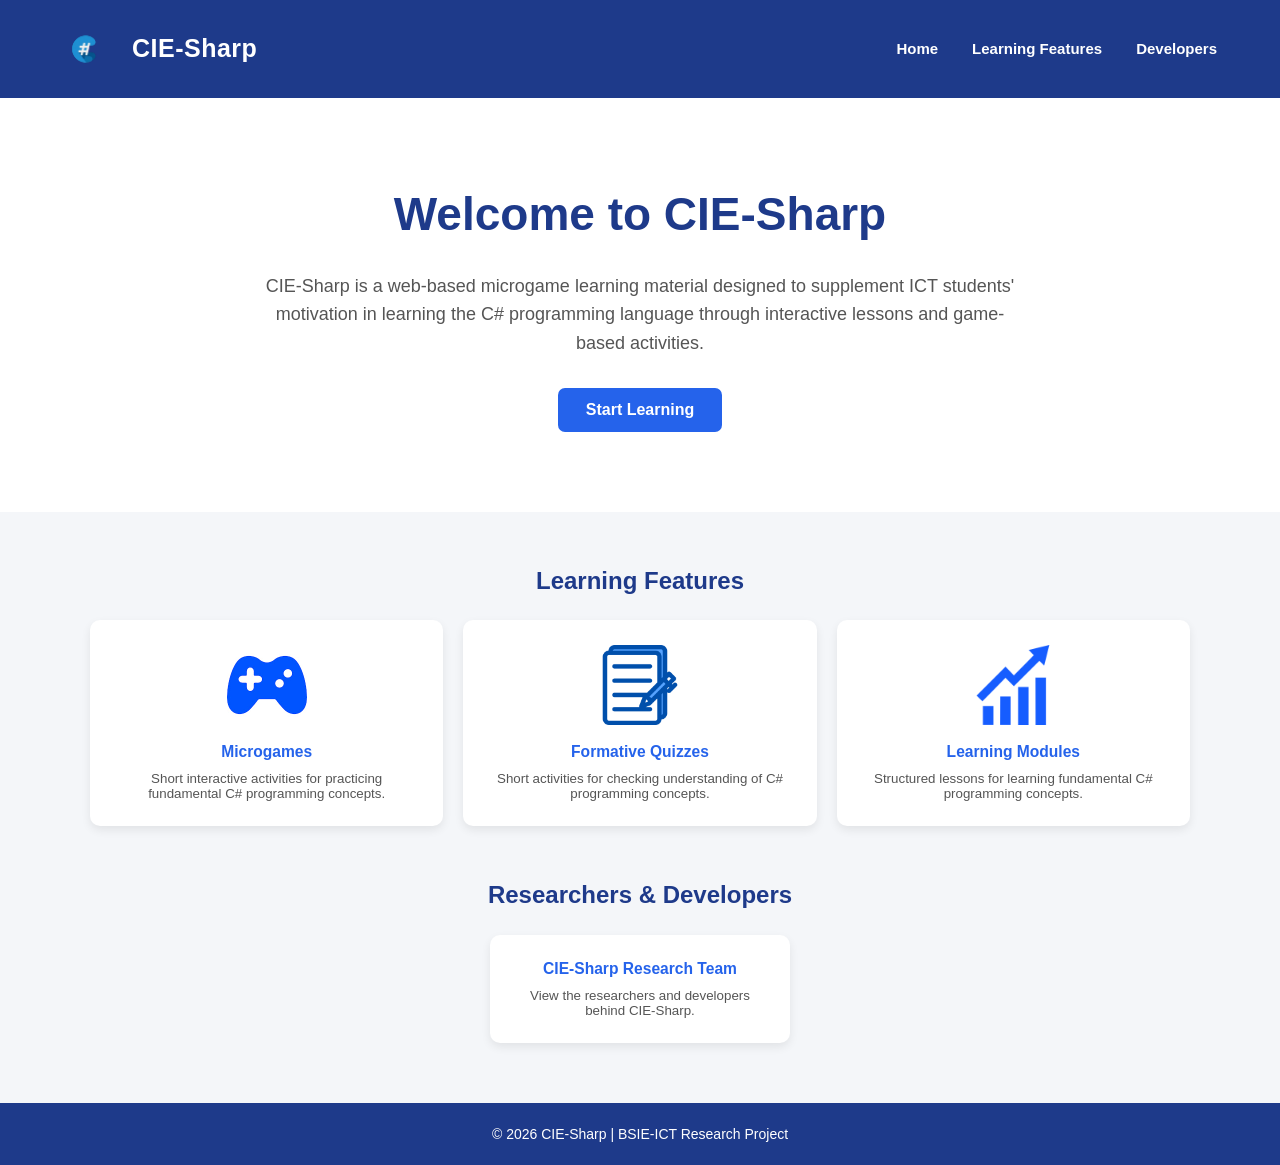
==== commit c77f8053: "FIXING WEBSITE" ====
--- a/index.html
+++ b/index.html
@@ -75,6 +75,10 @@
 
         <button class="feature-card" onclick="showInfo('microgame')">
 
+            <img src="images/Controller_Image.jpg"
+                 alt="Microgames Icon"
+                 class="feature-icon">
+
             <h3>Microgames</h3>
 
             <p>
@@ -92,6 +96,10 @@
 
         <button class="feature-card" onclick="showInfo('quiz')">
 
+            <img src="images/QUIZ_IMAGE.png"
+                 alt="Quiz Icon"
+                 class="feature-icon">
+
             <h3>Formative Quizzes</h3>
 
             <p>
@@ -109,13 +117,17 @@
 
         <button class="feature-card" onclick="showInfo('modules')">
 
+            <img src="images/PROGRESS_IMAGE.png"
+                 alt="Learning Modules Icon"
+                 class="feature-icon">
+
             <h3>Learning Modules</h3>
 
             <p>
 
                 Structured lessons for learning fundamental
                 C# programming concepts.
-
+                
             </p>
 
         </button>
@@ -188,156 +200,127 @@
             ×
         </button>
 
-        <h2>Meet the CIE-Sharp Research Team</h2>
-
-        <p class="researcher-intro">
-            CIE-Sharp was developed through the collaborative work of
-            BSIE-ICT students of the College of Industrial Education,
-            Technological University of the Philippines – Manila.
-            The research team worked together in planning, designing,
-            developing, and evaluating the web-based microgame
-            learning material for C# programming.
-        </p>
-
-
-        <!-- RESEARCHER SLIDES -->
-
-        <div class="researcher-slider">
-
-            <!-- MARCIALES -->
-
-            <div class="researcher-slide active">
-
-                <img src="images/marciales.jpg"
-                     alt="Raynan Marciales">
-
-                <h3>Marciales, Raynan A.</h3>
-
-                <h4>Main Developer</h4>
-
-                <p>
+        <!-- TITLE -->
+
+        <h2 class="researcher-title">
+            Meet the CIE-Sharp Researcher Team
+        </h2>
+
+
+        <!-- RESEARCHER PROFILE -->
+
+        <div class="researcher-profile">
+
+            <div class="researcher-image">
+
+                <img id="researcherImage"
+                     src="images/marciales.jpg"
+                     alt="Researcher">
+
+            </div>
+
+
+            <div class="researcher-info">
+
+                <h2 id="researcherName">
+                    Marciales, Raynan A.
+                </h2>
+
+                <h3 id="researcherRole">
+                    Main Developer
+                </h3>
+
+                <p id="researcherDescription">
+
                     Responsible for the development and implementation
-                    of the CIE-Sharp web-based learning material,
-                    including its interface, learning modules, and
-                    interactive microgame components.
+                    of the CIE-Sharp web-based microgame learning material.
+
                 </p>
 
             </div>
 
-
-            <!-- INQUIG -->
-
-            <div class="researcher-slide">
-
-                <img src="images/inquig.jpg"
-                     alt="Precious Gold Inquig">
-
-                <h3>Inquig, Precious Gold B.</h3>
-
-                <h4>Research Leader</h4>
-
-                <p>
-                    Led the research team in organizing the research
-                    activities, coordinating the study, and guiding
-                    the overall development of the CIE-Sharp project.
-                </p>
+        </div>
+
+
+        <!-- NAVIGATION -->
+
+        <div class="researcher-navigation">
+
+            <button id="prevResearcher"
+                    onclick="previousResearcher()"
+                    disabled>
+
+                ← Previous
+
+            </button>
+
+
+           <!-- COUNTER -->
+
+            <span id="researcherNumberBottom">
+            1 / 5
+             </span>
+
+
+            <button id="nextResearcher"
+                    onclick="nextResearcher()">
+
+                Next →
+
+            </button>
+
+        </div>
+
+
+        <!-- SCHOOL INFORMATION -->
+
+        <div class="researcher-school">
+
+            <p>
+                BSIE-ICT | College of Industrial Education<br>
+                Technological University of the Philippines – Manila
+            </p>
+
+        </div>
+
+
+        <!-- FINAL TEAM SUMMARY -->
+
+        <div id="researchTeamSummary" class="research-team-summary">
+
+            <h2>CIE-Sharp Research Team</h2>
+
+            <p>
+
+                The CIE-Sharp research team consists of the
+                researchers and developers who contributed to the
+                development of the web-based microgame learning
+                material for ICT students.
+
+            </p>
+
+            <div class="researcher-list">
+
+                <p>Domingo, Noe D.</p>
+                <p>Gidayawan, Joses D.</p>
+                <p>Inquig, Precious Gold B. – Research Leader</p>
+                <p>Marciales, Raynan A. – Main Developer</p>
+                <p>Sorinio, Bea A.</p>
 
             </div>
 
-
-            <!-- DOMINGO -->
-
-            <div class="researcher-slide">
-
-                <img src="images/domingo.jpg"
-                     alt="Noe Domingo">
-
-                <h3>Domingo, Noe D.</h3>
-
-                <h4>Researcher & Developer</h4>
-
-                <p>
-                    Contributed to the research, planning, and
-                    development activities of the CIE-Sharp
-                    learning material.
-                </p>
-
-            </div>
-
-
-            <!-- GIDAYAWAN -->
-
-            <div class="researcher-slide">
-
-                <img src="images/gidayawan.jpg"
-                     alt="Joses Gidayawan">
-
-                <h3>Gidayawan, Joses D.</h3>
-
-                <h4>Researcher & Developer</h4>
-
-                <p>
-                    Contributed to the research and development
-                    activities supporting the design of the
-                    CIE-Sharp instructional material.
-                </p>
-
-            </div>
-
-
-            <!-- SORINIO -->
-
-            <div class="researcher-slide">
-
-                <img src="images/sorinio.jpg"
-                     alt="Bea Sorinio">
-
-                <h3>Sorinio, Bea A.</h3>
-
-                <h4>Researcher & Developer</h4>
-
-                <p>
-                    Contributed to the research, documentation,
-                    and development activities of the CIE-Sharp
-                    project.
-                </p>
-
-            </div>
+            <button class="exit-researcher-btn"
+                    onclick="closeResearchers()">
+
+                Close
+
+            </button>
 
         </div>
 
-
-        <!-- SLIDER BUTTONS -->
-
-        <div class="slider-buttons">
-
-            <button onclick="previousResearcher()">
-                ← Previous
-            </button>
-
-            <span id="researcherNumber">
-                1 / 5
-            </span>
-
-            <button onclick="nextResearcher()">
-                Next →
-            </button>
-
-        </div>
-
-
-        <p class="developer-school">
-
-            BSIE-ICT | College of Industrial Education<br>
-            Technological University of the Philippines  Manila
-
-        </p>
-
-
     </div>
 
 </div>
-
 
 
 <!-- FOOTER -->
@@ -348,138 +331,7 @@
     </p>
 </footer>
 
-
-
-<!-- JAVASCRIPT -->
-<script>
-/* FEATURE INFORMATION */
-
-function showInfo(feature){
-
-    var title = document.getElementById("infoTitle");
-
-    var text = document.getElementById("infoText");
-
-    var box = document.getElementById("featureBox");
-
-
-    if(feature == "microgame"){
-
-        title.innerHTML = "Microgames";
-
-        text.innerHTML =
-        "CIE-Sharp uses short, interactive microgame activities to supplement ICT students' motivation in learning the C# programming language. The activities provide opportunities for students to practice fundamental C# programming concepts in an interactive learning environment.";
-
-    }
-
-
-    else if(feature == "quiz"){
-
-        title.innerHTML = "Formative Quizzes";
-
-        text.innerHTML =
-        "The formative quizzes provide short learning activities that allow students to check their understanding of fundamental C# programming concepts. These activities can provide feedback that helps students identify areas that need further practice.";
-
-    }
-
-
-    else if(feature == "modules"){
-
-        title.innerHTML = "Learning Modules";
-
-        text.innerHTML =
-        "The learning modules provide structured lessons covering fundamental C# programming concepts. The modules are designed to introduce concepts before students proceed to interactive microgame activities.";
-
-    }
-
-
-    box.style.display = "flex";
-
-}
-
-
-
-/* CLOSE FEATURE INFORMATION */
-function closeInfo(){
-    document.getElementById("featureBox").style.display = "none";
-}
-
-
-
-/* RESEARCHERS */
-function showResearchers(){
-
-    document.getElementById("researcherBox").style.display = "flex";
-
-}
-
-/* CLOSE RESEARCHERS */
-function closeResearchers(){
-
-    document.getElementById("researcherBox").style.display = "none";
-
-}
-
-var currentResearcher = 0;
-
-var researchers = document.querySelectorAll(".researcher-slide");
-
-
-function showResearcher(index){
-
-    researchers.forEach(function(slide){
-        slide.classList.remove("active");
-    });
-
-    researchers[index].classList.add("active");
-
-    document.getElementById("researcherNumber").innerHTML =
-        (index + 1) + " / " + researchers.length;
-}
-
-
-function nextResearcher(){
-
-    currentResearcher++;
-
-    if(currentResearcher >= researchers.length){
-        currentResearcher = 0;
-    }
-
-    showResearcher(currentResearcher);
-}
-
-
-function previousResearcher(){
-
-    currentResearcher--;
-
-    if(currentResearcher < 0){
-        currentResearcher = researchers.length - 1;
-    }
-
-    showResearcher(currentResearcher);
-}
-
-
-function showResearchers(){
-
-    currentResearcher = 0;
-
-    showResearcher(currentResearcher);
-
-    document.getElementById("researcherBox").style.display = "flex";
-}
-
-
-function closeResearchers(){
-
-    document.getElementById("researcherBox").style.display = "none";
-
-}
-
-</script>
-
+<script src="script.js"></script>
 
 </body>
 
--- a/style.css
+++ b/style.css
@@ -12,9 +12,7 @@
 }
 
 
-/* =========================
-   HEADER
-========================= */
+/*HEADER */
 
 header{
     background:#1e3a8a;
@@ -96,9 +94,7 @@
 }
 
 
-/* =========================
-   HERO
-========================= */
+/* HERO */
 
 .hero{
     background:white;
@@ -167,9 +163,7 @@
 }
 
 
-/* =========================
-   CARDS
-========================= */
+/* CARDS */
 
 .card{
     background:white;
@@ -236,9 +230,7 @@
 }
 
 
-/* =========================
-   TARGET USERS
-========================= */
+/*TARGET USERS*/
 
 .target-users{
     width:80%;
@@ -308,9 +300,7 @@
 }
 
 
-/* =========================
-   PROGRESS
-========================= */
+/* PROGRESS */
 
 .progress{
     width:80%;
@@ -365,9 +355,7 @@
 }
 
 
-/* =========================
-   LESSON CONTENT
-========================= */
+/* LESSON CONTENT */
 
 .lesson-content{
     width:85%;
@@ -412,9 +400,7 @@
 }
 
 
-/* =========================
-   MICROGAME AREA
-========================= */
+/* MICROGAME AREA */
 
 .game-area{
     width:90%;
@@ -449,9 +435,7 @@
 }
 
 
-/* =========================
-   INFORMATION BOX
-========================= */
+/*INFORMATION BOX */
 
 .info-box{
     display:none;
@@ -505,9 +489,7 @@
 }
 
 
-/* =========================
-   RESEARCHER BUTTON
-========================= */
+/* RESEARCHER BUTTON*/
 
 .developer-button{
     width:300px;
@@ -516,9 +498,7 @@
 }
 
 
-/* =========================
-   RESEARCHER INFORMATION
-========================= */
+/* RESEARCHER INFORMATION */
 
 .developer-intro{
     margin-bottom:20px;
@@ -545,9 +525,7 @@
 }
 
 
-/* =========================
-   FOOTER
-========================= */
+/* FOOTER */
 
 footer{
     background:#1e3a8a;
@@ -562,9 +540,7 @@
 }
 
 
-/* =========================
-   ANIMATIONS
-========================= */
+/* ANIMATIONS */
 
 @keyframes fadeIn{
 
@@ -595,9 +571,7 @@
 }
 
 
-/* =========================
-   RESPONSIVE
-========================= */
+/* RESPONSIVE */
 
 @media(max-width:900px){
 
@@ -691,99 +665,407 @@
 
 }
 
-/* =========================
-   RESEARCHER BOX
-========================= */
+
+
+/* RESEARCHER INFORMATION BOX */
+
+#researcherBox{
+    display:none;
+    position:fixed;
+    top:0;
+    left:0;
+    width:100%;
+    height:100%;
+    background:rgba(0,0,0,.45);
+    justify-content:center;
+    align-items:center;
+    padding:20px;
+    z-index:1000;
+}
+
+
+/* NORMAL RESEARCHER MODAL */
 
 .researcher-content{
     background:white;
     width:90%;
-    max-width:650px;
-    padding:35px;
+    max-width:720px;
+    height:560px;
+    padding:30px 40px 20px;
+    border-radius:14px;
+    position:relative;
+    overflow:hidden;
+    box-shadow:0 10px 30px rgba(0,0,0,.20);
+    animation:fadeIn .3s ease;
+
+    display:flex;
+    flex-direction:column;
+}
+
+
+/* =========================
+   TITLE
+========================= */
+
+.researcher-title{
+    text-align:center;
+    color:#1e3a8a;
+    font-size:25px;
+    margin:0 30px 15px;
+    flex-shrink:0;
+}
+
+
+/* COUNTER*/
+
+.researcher-counter{
+    text-align:center;
+    margin-bottom:10px;
+    flex-shrink:0;
+}
+
+.researcher-counter span{
+    display:inline-block;
+    background:#1e3a8a;
+    color:white;
+    padding:5px 13px;
+    border-radius:20px;
+    font-size:13px;
+    font-weight:bold;
+}
+
+
+/* RESEARCHER PROFILE */
+
+.researcher-profile{
+    display:flex;
+    align-items:center;
+    justify-content:center;
+    gap:30px;
+
+    height:275px;
+    flex-shrink:0;
+}
+
+
+/* RESEARCHER IMAGE */
+
+.researcher-image{
+    width:185px;
+    height:215px;
+
+    flex-shrink:0;
+
+    overflow:hidden;
+
     border-radius:12px;
-    position:relative;
-    text-align:center;
-    box-shadow:0 10px 30px rgba(0,0,0,.2);
-    animation:popup .3s ease;
-}
-
-.researcher-content h2{
-    color:#1e3a8a;
-    margin-bottom:15px;
-}
-
-.researcher-intro{
-    color:#555;
-    font-size:15px;
-    line-height:1.7;
-    margin-bottom:25px;
-}
-
-
-/* RESEARCHER SLIDES */
-
-.researcher-slide{
-    display:none;
-    animation:fadeIn .4s ease;
-}
-
-.researcher-slide.active{
-    display:block;
-}
-
-.researcher-slide img{
-    width:150px;
-    height:150px;
+
+    background:#f4f6f9;
+
+    border:3px solid #e2e8f0;
+}
+
+.researcher-image img{
+    width:100%;
+    height:100%;
     object-fit:cover;
-    border-radius:50%;
-    border:5px solid #2563eb;
-    margin-bottom:15px;
-}
-
-.researcher-slide h3{
-    color:#1e3a8a;
-    font-size:22px;
-    margin-bottom:3px;
-}
-
-.researcher-slide h4{
+}
+
+
+/* =========================
+   RESEARCHER DETAILS
+========================= */
+
+.researcher-info{
+    flex:1;
+    max-width:390px;
+}
+
+.researcher-info h2{
+    color:#1e3a8a;
+    font-size:24px;
+    margin-bottom:5px;
+}
+
+.researcher-info h3{
     color:#2563eb;
-    margin-bottom:12px;
-}
-
-.researcher-slide p{
+    font-size:17px;
+    margin-bottom:14px;
+}
+
+.researcher-info p{
     color:#555;
     line-height:1.7;
 }
 
 
-/* SLIDER BUTTONS */
-
-.slider-buttons{
+/* =========================
+   NAVIGATION
+========================= */
+
+.researcher-navigation{
+    width:100%;
+
     display:flex;
-    justify-content:center;
     align-items:center;
-    gap:20px;
-    margin-top:25px;
-}
-
-.slider-buttons button{
+    justify-content:space-between;
+
+    margin-top:10px;
+
+    flex-shrink:0;
+}
+
+.researcher-navigation button{
     border:none;
     background:#2563eb;
     color:white;
-    padding:9px 15px;
-    border-radius:6px;
-    font-weight:bold;
+
+    padding:10px 18px;
+
+    border-radius:7px;
+
+    font-size:14px;
+    font-weight:bold;
+
     cursor:pointer;
+
     transition:.3s;
 }
 
-.slider-buttons button:hover{
+.researcher-navigation button:hover{
     background:#1d4ed8;
     transform:translateY(-2px);
 }
 
-.slider-buttons span{
-    color:#1e3a8a;
-    font-weight:bold;
+.researcher-navigation button:disabled{
+    background:#cbd5e1;
+    color:#64748b;
+    cursor:not-allowed;
+    transform:none;
+}
+
+
+/* ONLY ONE 1 / 5 */
+
+#researcherNumberBottom{
+    color:#1e3a8a;
+    font-size:15px;
+    font-weight:bold;
+    text-align:center;
+}
+
+
+/* =========================
+   SCHOOL INFORMATION
+========================= */
+
+.researcher-school{
+    width:100%;
+
+    text-align:center;
+
+    border-top:1px solid #e2e8f0;
+
+    padding-top:12px;
+
+    margin-top:auto;
+
+    flex-shrink:0;
+}
+
+.researcher-school p{
+    color:#64748b;
+    font-size:13px;
+    line-height:1.5;
+}
+
+
+/* =========================
+   CLOSE BUTTON
+========================= */
+
+.close-btn{
+    position:absolute;
+
+    right:15px;
+    top:8px;
+
+    width:35px;
+    height:35px;
+
+    border:none;
+    background:none;
+
+    font-size:30px;
+    line-height:30px;
+
+    color:#64748b;
+
+    cursor:pointer;
+
+    z-index:20;
+}
+
+.close-btn:hover{
+    color:#1e3a8a;
+}
+
+
+/* =========================
+   FINAL TEAM SUMMARY
+========================= */
+
+.research-team-summary{
+    display:none;
+
+    width:100%;
+    height:100%;
+
+    text-align:center;
+
+    padding:15px 10px 5px;
+
+    overflow-y:auto;
+}
+
+.research-team-summary h2{
+    color:#1e3a8a;
+    margin-bottom:15px;
+}
+
+.research-team-summary > p{
+    color:#555;
+    line-height:1.7;
+    max-width:580px;
+    margin:0 auto 20px;
+}
+
+
+/* =========================
+   TEAM LIST
+========================= */
+
+.researcher-list{
+    background:#f4f6f9;
+
+    padding:15px;
+
+    border-radius:8px;
+
+    margin:20px auto;
+
+    max-width:500px;
+}
+
+.researcher-list p{
+    color:#1e3a8a;
+
+    font-weight:bold;
+
+    margin:8px 0;
+}
+
+
+/* =========================
+   FINAL CLOSE BUTTON
+========================= */
+
+.exit-researcher-btn{
+    display:block;
+
+    margin:20px auto 10px;
+
+    background:#1e3a8a;
+
+    color:white;
+
+    border:none;
+
+    padding:11px 28px;
+
+    border-radius:7px;
+
+    font-weight:bold;
+
+    cursor:pointer;
+
+    transition:.3s;
+}
+
+.exit-researcher-btn:hover{
+    background:#172554;
+
+    transform:translateY(-2px);
+}
+
+
+/* =========================
+   MOBILE RESEARCHER MODAL
+========================= */
+
+@media(max-width:650px){
+
+    #researcherBox{
+        padding:15px;
+    }
+
+    .researcher-content{
+        width:95%;
+        height:620px;
+        padding:25px 20px 15px;
+    }
+
+    .researcher-title{
+        font-size:21px;
+        margin-bottom:12px;
+    }
+
+    .researcher-profile{
+        flex-direction:column;
+        gap:15px;
+        height:360px;
+    }
+
+    .researcher-image{
+        width:145px;
+        height:170px;
+    }
+
+    .researcher-info{
+        text-align:center;
+        max-width:100%;
+    }
+
+    .researcher-info h2{
+        font-size:20px;
+    }
+
+    .researcher-info h3{
+        font-size:15px;
+        margin-bottom:8px;
+    }
+
+    .researcher-info p{
+        font-size:14px;
+    }
+
+    .researcher-navigation button{
+        padding:9px 12px;
+        font-size:13px;
+    }
+
+    .researcher-school p{
+        font-size:11px;
+    }
+
+}
+
+/* FEATURE ICONS */
+
+.feature-icon{
+    width:80px;
+    height:80px;
+    object-fit:contain;
+    display:block;
+    margin:0 auto 18px;
 }
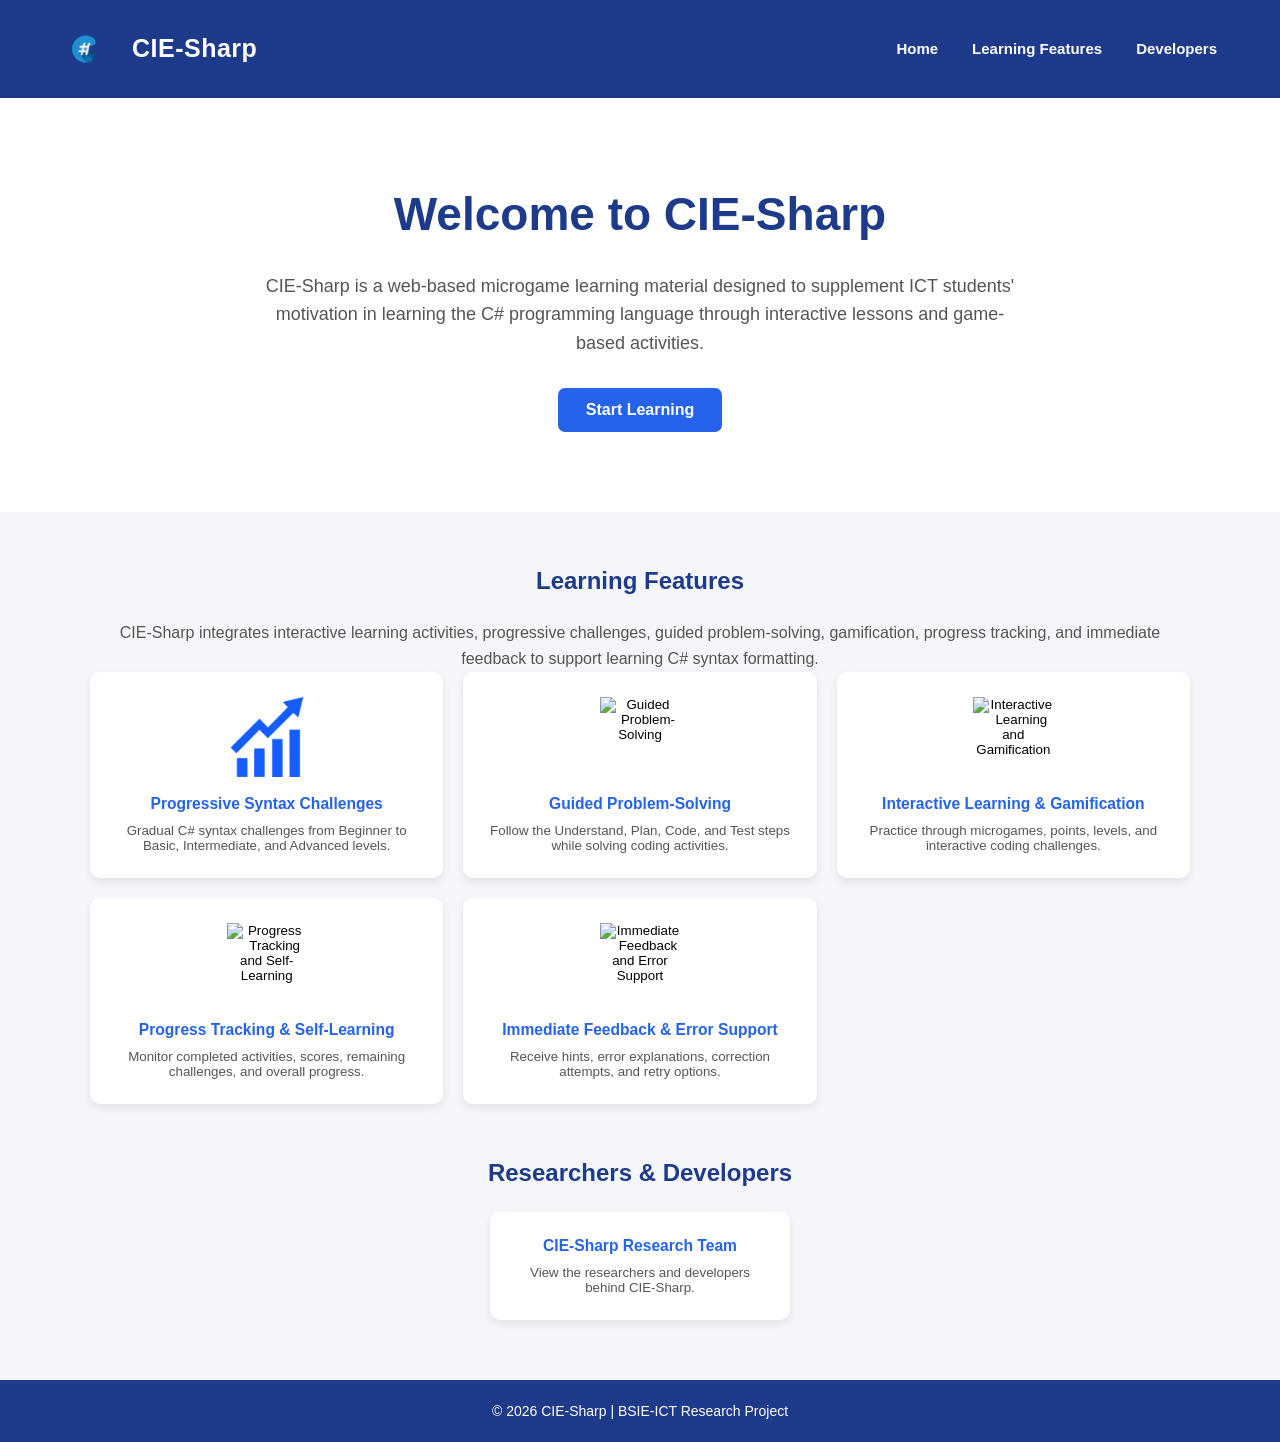
==== commit e496bcc8: "Adding F1-5" ====
--- a/index.html
+++ b/index.html
@@ -67,67 +67,123 @@
 
     <h2>Learning Features</h2>
 
+    <p class="features-intro">
+
+        CIE-Sharp integrates interactive learning activities,
+        progressive challenges, guided problem-solving,
+        gamification, progress tracking, and immediate feedback
+        to support learning C# syntax formatting.
+
+    </p>
+
 
     <div class="features">
 
 
-        <!-- MICROGAMES -->
-
-        <button class="feature-card" onclick="showInfo('microgame')">
-
-            <img src="images/Controller_Image.jpg"
-                 alt="Microgames Icon"
-                 class="feature-icon">
-
-            <h3>Microgames</h3>
-
-            <p>
-
-                Short interactive activities for practicing
-                fundamental C# programming concepts.
-
-            </p>
-
-        </button>
-
-
-
-        <!-- QUIZZES -->
-
-        <button class="feature-card" onclick="showInfo('quiz')">
-
-            <img src="images/QUIZ_IMAGE.png"
-                 alt="Quiz Icon"
-                 class="feature-icon">
-
-            <h3>Formative Quizzes</h3>
-
-            <p>
-
-                Short activities for checking understanding
-                of C# programming concepts.
-
-            </p>
-
-        </button>
-
-
-
-        <!-- LEARNING MODULES -->
-
-        <button class="feature-card" onclick="showInfo('modules')">
+        <!-- F1 -->
+
+        <button class="feature-card"
+                onclick="showInfo('progressive')">
 
             <img src="images/PROGRESS_IMAGE.png"
-                 alt="Learning Modules Icon"
-                 class="feature-icon">
-
-            <h3>Learning Modules</h3>
-
-            <p>
-
-                Structured lessons for learning fundamental
-                C# programming concepts.
-                
+                 alt="Progressive Syntax Challenges"
+                 class="feature-icon">
+
+            <h3>Progressive Syntax Challenges</h3>
+
+            <p>
+
+                Gradual C# syntax challenges from Beginner
+                to Basic, Intermediate, and Advanced levels.
+
+            </p>
+
+        </button>
+
+
+
+        <!-- F2 -->
+
+        <button class="feature-card"
+                onclick="showInfo('guided')">
+
+            <img src="images/guided.png"
+                 alt="Guided Problem-Solving"
+                 class="feature-icon">
+
+            <h3>Guided Problem-Solving</h3>
+
+            <p>
+
+                Follow the Understand, Plan, Code,
+                and Test steps while solving coding activities.
+
+            </p>
+
+        </button>
+
+
+
+        <!-- F3 -->
+
+        <button class="feature-card"
+                onclick="showInfo('gamification')">
+
+            <img src="images/gamification.png"
+                 alt="Interactive Learning and Gamification"
+                 class="feature-icon">
+
+            <h3>Interactive Learning & Gamification</h3>
+
+            <p>
+
+                Practice through microgames, points,
+                levels, and interactive coding challenges.
+
+            </p>
+
+        </button>
+
+
+
+        <!-- F4 -->
+
+        <button class="feature-card"
+                onclick="showInfo('progress')">
+
+            <img src="images/progress.png"
+                 alt="Progress Tracking and Self-Learning"
+                 class="feature-icon">
+
+            <h3>Progress Tracking & Self-Learning</h3>
+
+            <p>
+
+                Monitor completed activities, scores,
+                remaining challenges, and overall progress.
+
+            </p>
+
+        </button>
+
+
+
+        <!-- F5 -->
+
+        <button class="feature-card"
+                onclick="showInfo('feedback')">
+
+            <img src="images/feedback.png"
+                 alt="Immediate Feedback and Error Support"
+                 class="feature-icon">
+
+            <h3>Immediate Feedback & Error Support</h3>
+
+            <p>
+
+                Receive hints, error explanations,
+                correction attempts, and retry options.
+
             </p>
 
         </button>
@@ -160,6 +216,7 @@
     </div>
 
 </div>
+
 
 
 
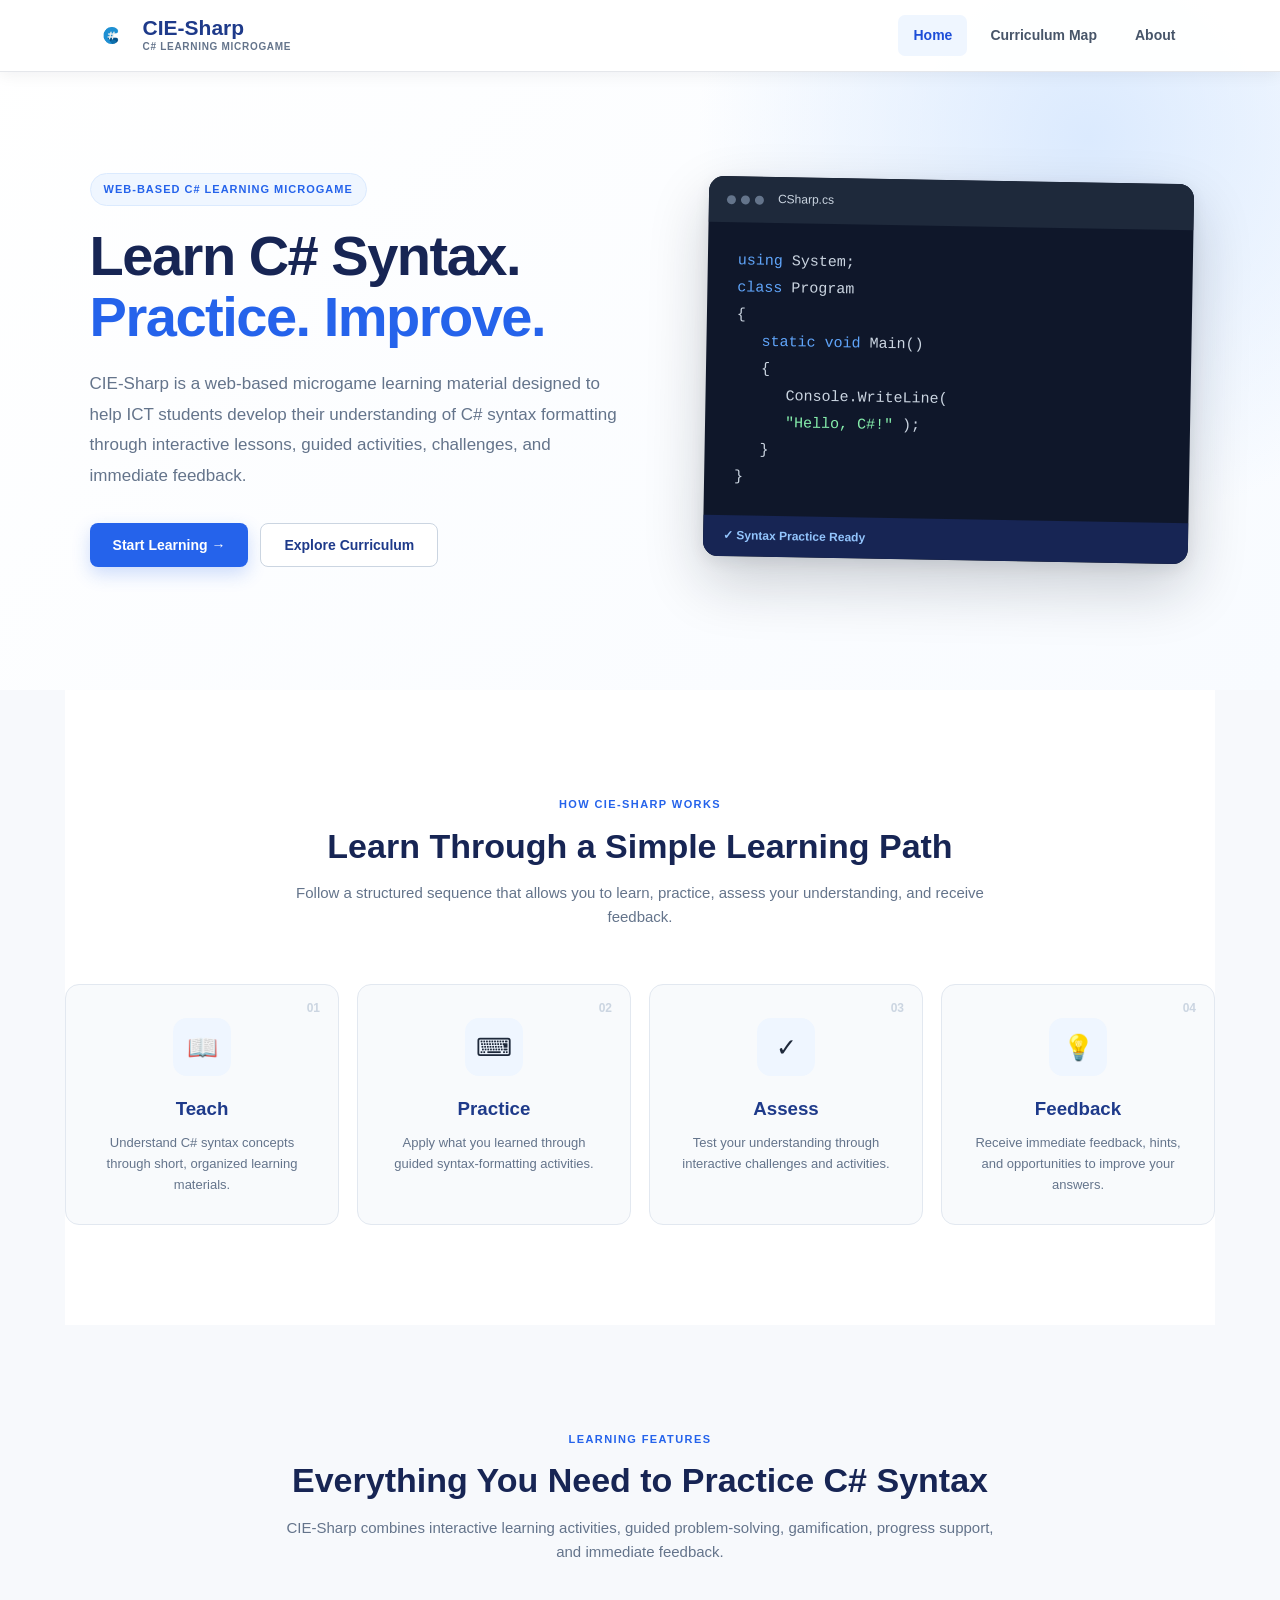
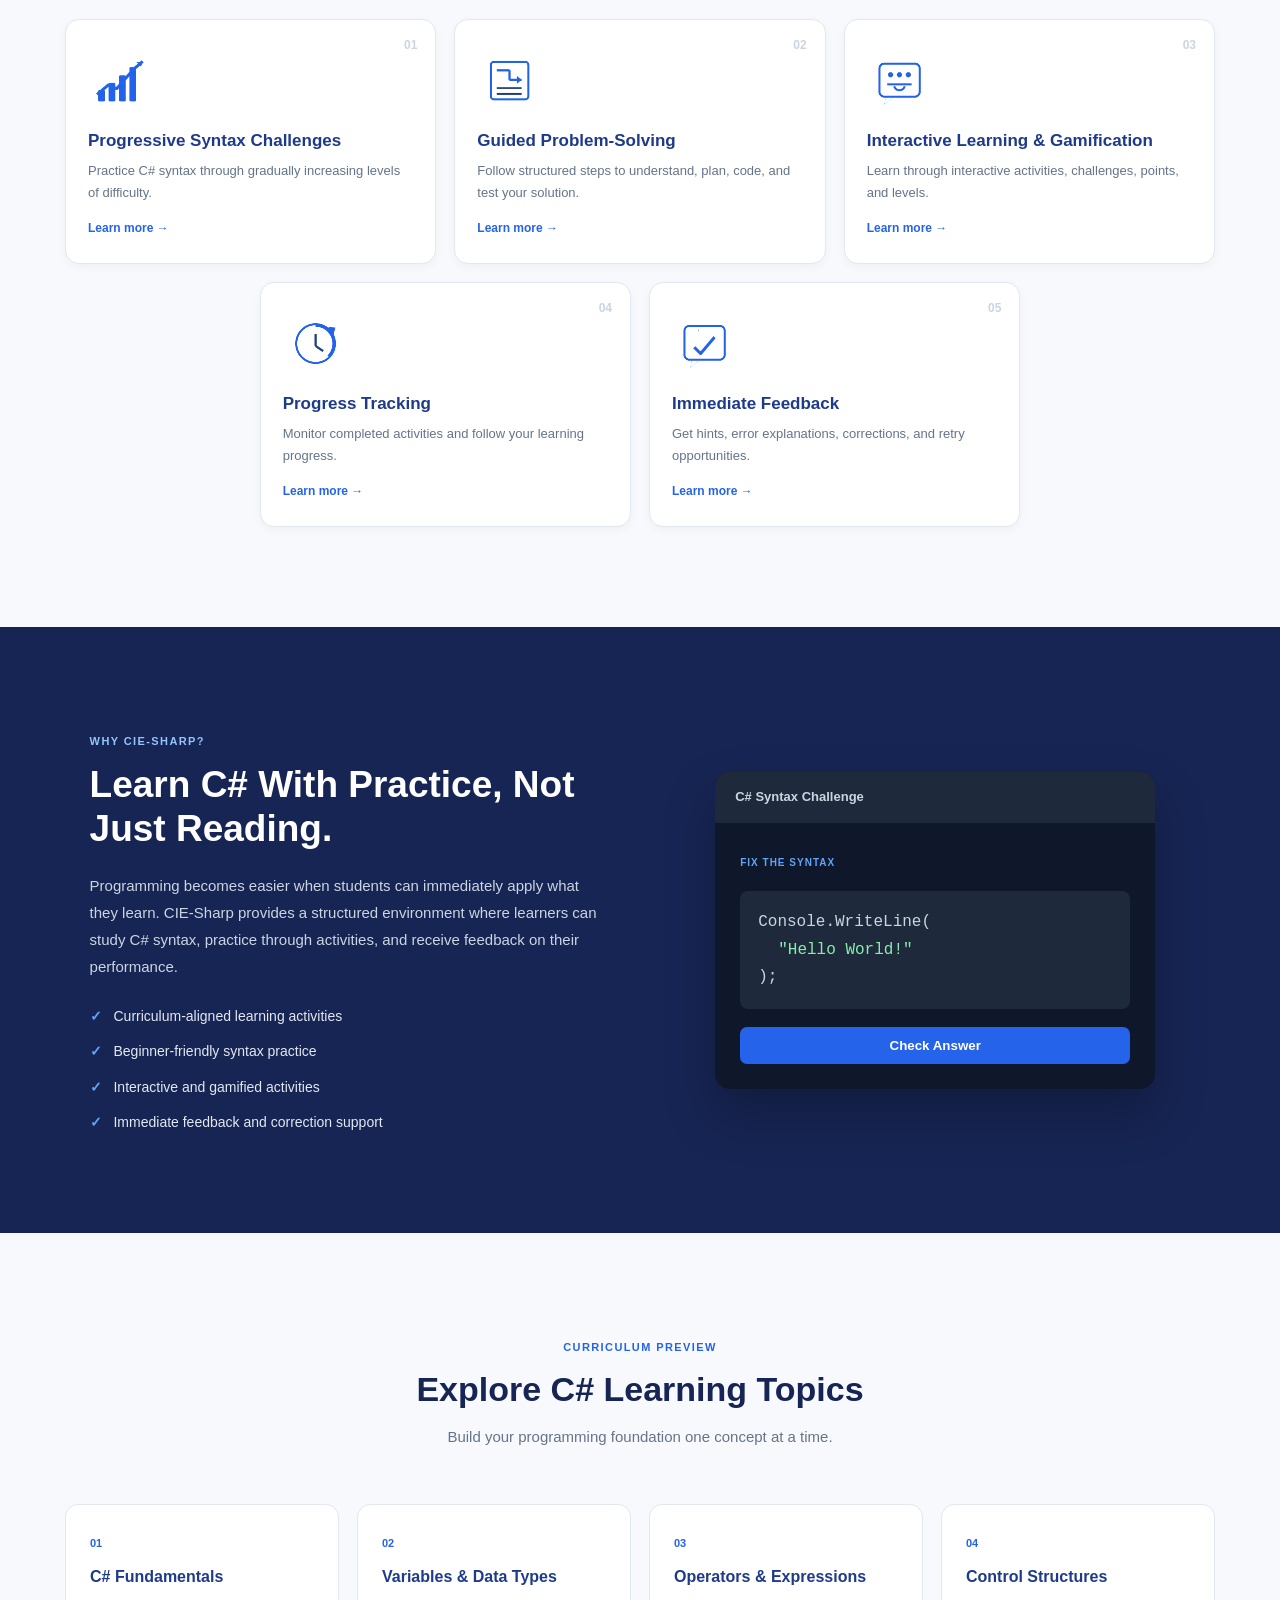
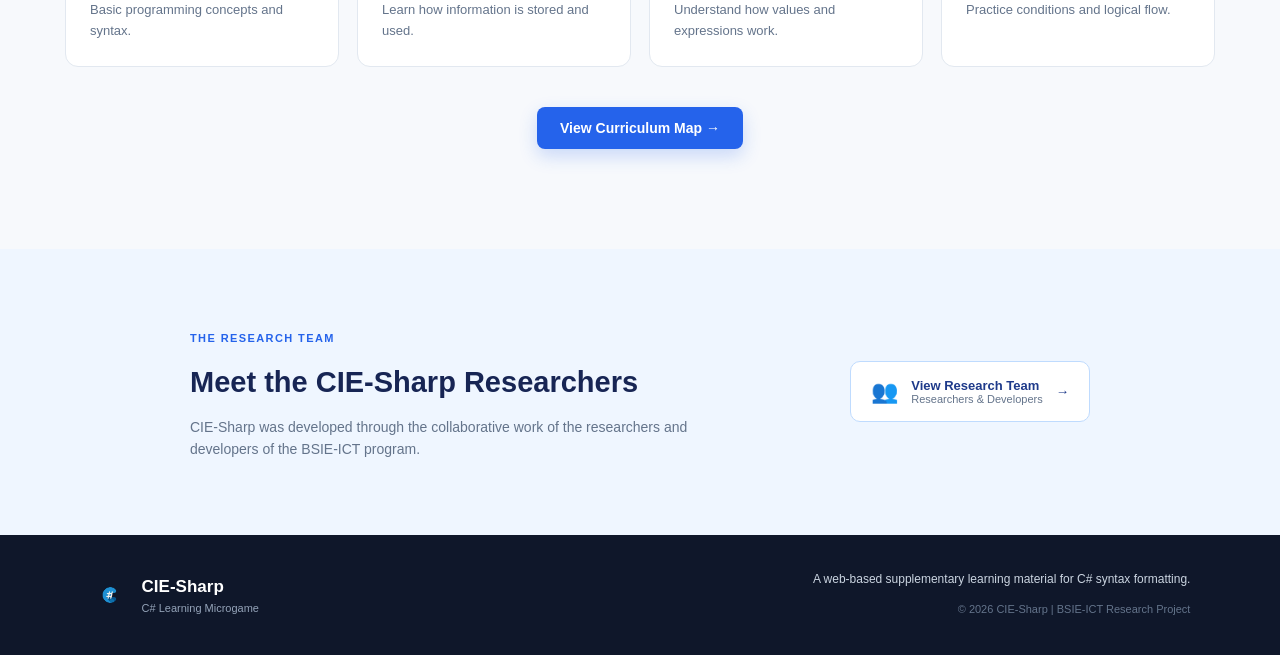
==== commit a7da7bde: "CIESHARP_VERSION 3 DESIGN" ====
--- a/index.html
+++ b/index.html
@@ -1,278 +1,696 @@
 <!DOCTYPE html>
 <html lang="en">
-
 <head>
 
     <meta charset="UTF-8">
     <meta name="viewport" content="width=device-width, initial-scale=1.0">
 
-    <title>CIE-Sharp</title>
-
-    <link rel="stylesheet" href="style.css">
+    <title>CIE-Sharp | C# Learning Microgame</title>
+
+    <link rel="stylesheet" href="css/style.css">
 
 </head>
 
 <body>
 
-
-<!-- HEADER -->
+<!-- =========================
+     HEADER
+========================= -->
 
 <header>
 
     <div class="logo">
         <img src="images/cie-sharp-logo.png" alt="CIE-Sharp Logo">
-        <h2>CIE-Sharp</h2>
-    </div>
-
+
+        <div class="logo-text">
+            <h2>CIE-Sharp</h2>
+            <span>C# Learning Microgame</span>
+        </div>
+    </div>
 
     <nav>
-        <a href="index.html">Home</a>
-        <a href="#features">Learning Features</a>
-        <a href="#developers">Developers</a>
+        <a href="index.html" class="active">Home</a>
+        <a href="curriculum.html">Curriculum Map</a>
+        <a href="about.html">About</a>
     </nav>
 
 </header>
 
 
-
-<!-- HERO -->
+<!-- =========================
+     HERO
+========================= -->
 
 <section class="hero">
 
-    <h1>Welcome to CIE-Sharp</h1>
-
-    <p>
-
-        CIE-Sharp is a web-based microgame learning material designed
-        to supplement ICT students' motivation in learning the C#
-        programming language through interactive lessons and
-        game-based activities.
-
-    </p>
-
-
-    <button onclick="location.href='lesson.html'" class="btn">
-
-        Start Learning
+    <div class="hero-content">
+
+        <div class="hero-text">
+
+            <span class="hero-label">
+                WEB-BASED C# LEARNING MICROGAME
+            </span>
+
+            <h1>
+                Learn C# Syntax.
+                <span>Practice. Improve.</span>
+            </h1>
+
+            <p>
+                CIE-Sharp is a web-based microgame learning material
+                designed to help ICT students develop their understanding
+                of C# syntax formatting through interactive lessons,
+                guided activities, challenges, and immediate feedback.
+            </p>
+
+            <div class="hero-buttons">
+
+                <button
+                    onclick="location.href='Content/lesson.html'"
+                    class="btn primary-btn">
+                    Start Learning →
+                </button>
+
+                <button
+                    onclick="location.href='curriculum.html'"
+                    class="btn secondary-btn">
+                    Explore Curriculum
+                </button>
+
+            </div>
+
+        </div>
+
+
+        <!-- HERO CODE CARD -->
+
+        <div class="hero-code">
+
+            <div class="code-header">
+
+                <div class="code-dots">
+                    <span></span>
+                    <span></span>
+                    <span></span>
+                </div>
+
+                <span>CSharp.cs</span>
+
+            </div>
+
+            <div class="code-content">
+
+                <p>
+                    <span class="code-keyword">using</span>
+                    System;
+                </p>
+
+                <p></p>
+
+                <p>
+                    <span class="code-keyword">class</span>
+                    Program
+                </p>
+
+                <p>{</p>
+
+                <p class="indent">
+                    <span class="code-keyword">static void</span>
+                    Main()
+                </p>
+
+                <p class="indent">{</p>
+
+                <p class="indent-2">
+                    Console.WriteLine(
+                </p>
+
+                <p class="indent-2">
+                    <span class="code-string">
+                        "Hello, C#!"
+                    </span>);
+                </p>
+
+                <p class="indent">}</p>
+
+                <p>}</p>
+
+            </div>
+
+            <div class="code-status">
+                ✓ Syntax Practice Ready
+            </div>
+
+        </div>
+
+    </div>
+
+</section>
+
+
+<!-- =========================
+     LEARNING PATH
+========================= -->
+
+<section class="section learning-path">
+
+    <div class="section-heading">
+
+        <span class="section-label">
+            HOW CIE-SHARP WORKS
+        </span>
+
+        <h2>
+            Learn Through a Simple Learning Path
+        </h2>
+
+        <p>
+            Follow a structured sequence that allows you to learn,
+            practice, assess your understanding, and receive feedback.
+        </p>
+
+    </div>
+
+
+    <div class="path-container">
+
+        <!-- STEP 1 -->
+
+        <div class="path-card">
+
+            <div class="path-number">01</div>
+
+            <div class="path-icon">📖</div>
+
+            <h3>Teach</h3>
+
+            <p>
+                Understand C# syntax concepts through short,
+                organized learning materials.
+            </p>
+
+        </div>
+
+
+        <!-- STEP 2 -->
+
+        <div class="path-card">
+
+            <div class="path-number">02</div>
+
+            <div class="path-icon">⌨</div>
+
+            <h3>Practice</h3>
+
+            <p>
+                Apply what you learned through guided
+                syntax-formatting activities.
+            </p>
+
+        </div>
+
+
+        <!-- STEP 3 -->
+
+        <div class="path-card">
+
+            <div class="path-number">03</div>
+
+            <div class="path-icon">✓</div>
+
+            <h3>Assess</h3>
+
+            <p>
+                Test your understanding through interactive
+                challenges and activities.
+            </p>
+
+        </div>
+
+
+        <!-- STEP 4 -->
+
+        <div class="path-card">
+
+            <div class="path-number">04</div>
+
+            <div class="path-icon">💡</div>
+
+            <h3>Feedback</h3>
+
+            <p>
+                Receive immediate feedback, hints, and
+                opportunities to improve your answers.
+            </p>
+
+        </div>
+
+    </div>
+
+</section>
+
+
+<!-- =========================
+     FEATURES
+========================= -->
+
+<section class="section features-section">
+
+    <div class="section-heading">
+
+        <span class="section-label">
+            LEARNING FEATURES
+        </span>
+
+        <h2>
+            Everything You Need to Practice C# Syntax
+        </h2>
+
+        <p>
+            CIE-Sharp combines interactive learning activities,
+            guided problem-solving, gamification, progress support,
+            and immediate feedback.
+        </p>
+
+    </div>
+
+
+    <div class="features-grid">
+
+
+        <!-- FEATURE 1 -->
+
+        <button
+            class="feature-card"
+            onclick="showInfo('progressive')">
+
+            <img
+                src="images/01_progressive_syntax(1).png"
+                alt="Progressive Syntax Challenges"
+                class="feature-icon">
+
+            <div class="feature-number">01</div>
+
+            <h3>
+                Progressive Syntax Challenges
+            </h3>
+
+            <p>
+                Practice C# syntax through gradually increasing
+                levels of difficulty.
+            </p>
+
+            <span class="feature-link">
+                Learn more →
+            </span>
+
+        </button>
+
+
+        <!-- FEATURE 2 -->
+
+        <button
+            class="feature-card"
+            onclick="showInfo('guided')">
+
+            <img
+                src="images/02_guided_problem_solving.png"
+                alt="Guided Problem-Solving"
+                class="feature-icon">
+
+            <div class="feature-number">02</div>
+
+            <h3>
+                Guided Problem-Solving
+            </h3>
+
+            <p>
+                Follow structured steps to understand,
+                plan, code, and test your solution.
+            </p>
+
+            <span class="feature-link">
+                Learn more →
+            </span>
+
+        </button>
+
+
+        <!-- FEATURE 3 -->
+
+        <button
+            class="feature-card"
+            onclick="showInfo('gamification')">
+
+            <img
+                src="images/03_interactive_learning_gamification.png"
+                alt="Interactive Learning and Gamification"
+                class="feature-icon">
+
+            <div class="feature-number">03</div>
+
+            <h3>
+                Interactive Learning & Gamification
+            </h3>
+
+            <p>
+                Learn through interactive activities,
+                challenges, points, and levels.
+            </p>
+
+            <span class="feature-link">
+                Learn more →
+            </span>
+
+        </button>
+
+
+        <!-- FEATURE 4 -->
+
+        <button
+            class="feature-card"
+            onclick="showInfo('progress')">
+
+            <img
+                src="images/04_progress_tracking_self_learning.png"
+                alt="Progress Tracking"
+                class="feature-icon">
+
+            <div class="feature-number">04</div>
+
+            <h3>
+                Progress Tracking
+            </h3>
+
+            <p>
+                Monitor completed activities and
+                follow your learning progress.
+            </p>
+
+            <span class="feature-link">
+                Learn more →
+            </span>
+
+        </button>
+
+
+        <!-- FEATURE 5 -->
+
+        <button
+            class="feature-card"
+            onclick="showInfo('feedback')">
+
+            <img
+                src="images/05_feedback_error_support.png"
+                alt="Immediate Feedback"
+                class="feature-icon">
+
+            <div class="feature-number">05</div>
+
+            <h3>
+                Immediate Feedback
+            </h3>
+
+            <p>
+                Get hints, error explanations,
+                corrections, and retry opportunities.
+            </p>
+
+            <span class="feature-link">
+                Learn more →
+            </span>
+
+        </button>
+
+    </div>
+
+</section>
+
+
+<!-- =========================
+     WHY CIE-SHARP
+========================= -->
+
+<section class="why-section">
+
+    <div class="why-container">
+
+        <div class="why-text">
+
+            <span class="section-label">
+                WHY CIE-SHARP?
+            </span>
+
+            <h2>
+                Learn C# With Practice,
+                Not Just Reading.
+            </h2>
+
+            <p>
+                Programming becomes easier when students can
+                immediately apply what they learn. CIE-Sharp
+                provides a structured environment where learners
+                can study C# syntax, practice through activities,
+                and receive feedback on their performance.
+            </p>
+
+            <div class="check-list">
+
+                <div>
+                    <span>✓</span>
+                    Curriculum-aligned learning activities
+                </div>
+
+                <div>
+                    <span>✓</span>
+                    Beginner-friendly syntax practice
+                </div>
+
+                <div>
+                    <span>✓</span>
+                    Interactive and gamified activities
+                </div>
+
+                <div>
+                    <span>✓</span>
+                    Immediate feedback and correction support
+                </div>
+
+            </div>
+
+        </div>
+
+
+        <div class="why-card">
+
+            <div class="mini-window">
+
+                <div class="mini-header">
+                    C# Syntax Challenge
+                </div>
+
+                <div class="mini-body">
+
+                    <span class="mini-label">
+                        FIX THE SYNTAX
+                    </span>
+
+                    <div class="mini-code">
+                        Console.WriteLine<span>(</span><br>
+                        <span class="mini-indent">
+                            "Hello World!"
+                        </span><br>
+                        <span>);</span>
+                    </div>
+
+                    <button>
+                        Check Answer
+                    </button>
+
+                </div>
+
+            </div>
+
+        </div>
+
+    </div>
+
+</section>
+
+
+<!-- =========================
+     LEARNING TOPICS
+========================= -->
+
+<section class="section topics-section">
+
+    <div class="section-heading">
+
+        <span class="section-label">
+            CURRICULUM PREVIEW
+        </span>
+
+        <h2>
+            Explore C# Learning Topics
+        </h2>
+
+        <p>
+            Build your programming foundation one concept at a time.
+        </p>
+
+    </div>
+
+
+    <div class="topics-grid">
+
+        <div class="topic-card">
+            <span>01</span>
+            <h3>C# Fundamentals</h3>
+            <p>
+                Basic programming concepts and syntax.
+            </p>
+        </div>
+
+        <div class="topic-card">
+            <span>02</span>
+            <h3>Variables & Data Types</h3>
+            <p>
+                Learn how information is stored and used.
+            </p>
+        </div>
+
+        <div class="topic-card">
+            <span>03</span>
+            <h3>Operators & Expressions</h3>
+            <p>
+                Understand how values and expressions work.
+            </p>
+        </div>
+
+        <div class="topic-card">
+            <span>04</span>
+            <h3>Control Structures</h3>
+            <p>
+                Practice conditions and logical flow.
+            </p>
+        </div>
+
+    </div>
+
+
+    <button
+        onclick="location.href='curriculum.html'"
+        class="btn primary-btn topic-button">
+
+        View Curriculum Map →
 
     </button>
 
 </section>
 
 
-
-<!-- LEARNING FEATURES -->
-
-<section class="section" id="features">
-
-    <h2>Learning Features</h2>
-
-    <p class="features-intro">
-
-        CIE-Sharp integrates interactive learning activities,
-        progressive challenges, guided problem-solving,
-        gamification, progress tracking, and immediate feedback
-        to support learning C# syntax formatting.
-
-    </p>
-
-
-    <div class="features">
-
-
-        <!-- F1 -->
-
-        <button class="feature-card"
-                onclick="showInfo('progressive')">
-
-            <img src="images/PROGRESS_IMAGE.png"
-                 alt="Progressive Syntax Challenges"
-                 class="feature-icon">
-
-            <h3>Progressive Syntax Challenges</h3>
-
-            <p>
-
-                Gradual C# syntax challenges from Beginner
-                to Basic, Intermediate, and Advanced levels.
-
-            </p>
-
-        </button>
-
-
-
-        <!-- F2 -->
-
-        <button class="feature-card"
-                onclick="showInfo('guided')">
-
-            <img src="images/guided.png"
-                 alt="Guided Problem-Solving"
-                 class="feature-icon">
-
-            <h3>Guided Problem-Solving</h3>
-
-            <p>
-
-                Follow the Understand, Plan, Code,
-                and Test steps while solving coding activities.
-
-            </p>
-
-        </button>
-
-
-
-        <!-- F3 -->
-
-        <button class="feature-card"
-                onclick="showInfo('gamification')">
-
-            <img src="images/gamification.png"
-                 alt="Interactive Learning and Gamification"
-                 class="feature-icon">
-
-            <h3>Interactive Learning & Gamification</h3>
-
-            <p>
-
-                Practice through microgames, points,
-                levels, and interactive coding challenges.
-
-            </p>
-
-        </button>
-
-
-
-        <!-- F4 -->
-
-        <button class="feature-card"
-                onclick="showInfo('progress')">
-
-            <img src="images/progress.png"
-                 alt="Progress Tracking and Self-Learning"
-                 class="feature-icon">
-
-            <h3>Progress Tracking & Self-Learning</h3>
-
-            <p>
-
-                Monitor completed activities, scores,
-                remaining challenges, and overall progress.
-
-            </p>
-
-        </button>
-
-
-
-        <!-- F5 -->
-
-        <button class="feature-card"
-                onclick="showInfo('feedback')">
-
-            <img src="images/feedback.png"
-                 alt="Immediate Feedback and Error Support"
-                 class="feature-icon">
-
-            <h3>Immediate Feedback & Error Support</h3>
-
-            <p>
-
-                Receive hints, error explanations,
-                correction attempts, and retry options.
-
-            </p>
-
-        </button>
-
-
-    </div>
-
-</section>
-
-
-
-<!-- FEATURE INFORMATION BOX -->
+<!-- =========================
+     FEATURE INFORMATION BOX
+========================= -->
 
 <div id="featureBox" class="info-box">
 
     <div class="info-content">
 
-        <button class="close-btn" onclick="closeInfo()">
-
-            ×
-
-        </button>
-
-
-        <h2 id="infoTitle"></h2>
-
-        <p id="infoText"></p>
-
-
-    </div>
-
-</div>
-
-
-
-
-<!-- RESEARCHERS -->
-
-<section class="section" id="developers">
-
-    <h2>Researchers & Developers</h2>
-
-
-    <button
-        class="feature-card developer-button"
-        onclick="showResearchers()"
-    >
-
-        <h3>CIE-Sharp Research Team</h3>
-
-        <p>
-
-            View the researchers and developers
-            behind CIE-Sharp.
-
-        </p>
-
-    </button>
-
-</section>
-
-
-
-<!-- RESEARCHER INFORMATION BOX -->
-
-<div id="researcherBox" class="info-box">
-
-    <div class="researcher-content">
-
-        <button class="close-btn" onclick="closeResearchers()">
+        <button
+            class="close-btn"
+            onclick="closeInfo()">
             ×
         </button>
 
-        <!-- TITLE -->
+        <h2 id="infoTitle"></h2>
+
+        <p id="infoText"></p>
+
+    </div>
+
+</div>
+
+
+<!-- =========================
+     RESEARCHERS
+========================= -->
+
+<section class="researcher-section">
+
+    <div class="researcher-wrapper">
+
+        <div class="researcher-heading">
+
+            <span class="section-label">
+                THE RESEARCH TEAM
+            </span>
+
+            <h2>
+                Meet the CIE-Sharp Researchers
+            </h2>
+
+            <p>
+                CIE-Sharp was developed through the collaborative
+                work of the researchers and developers of the
+                BSIE-ICT program.
+            </p>
+
+        </div>
+
+
+        <button
+            class="researcher-button"
+            onclick="showResearchers()">
+
+            <span class="researcher-button-icon">
+                👥
+            </span>
+
+            <span>
+                <strong>View Research Team</strong>
+                <small>
+                    Researchers & Developers
+                </small>
+            </span>
+
+            <span>→</span>
+
+        </button>
+
+    </div>
+
+</section>
+
+
+<!-- =========================
+     RESEARCHER MODAL
+========================= -->
+
+<div id="researcherBox" class="info-box">
+
+    <div class="researcher-content">
+
+        <button
+            class="close-btn"
+            onclick="closeResearchers()">
+            ×
+        </button>
+
 
         <h2 class="researcher-title">
-            Meet the CIE-Sharp Researcher Team
+            Meet the CIE-Sharp Research Team
         </h2>
 
 
-        <!-- RESEARCHER PROFILE -->
-
         <div class="researcher-profile">
 
             <div class="researcher-image">
 
-                <img id="researcherImage"
-                     src="images/marciales.jpg"
-                     alt="Researcher">
+                <img
+                    id="researcherImage"
+                    src="images/marciales.jpg"
+                    alt="Researcher">
 
             </div>
 
@@ -288,10 +706,8 @@
                 </h3>
 
                 <p id="researcherDescription">
-
                     Responsible for the development and implementation
                     of the CIE-Sharp web-based microgame learning material.
-
                 </p>
 
             </div>
@@ -299,28 +715,26 @@
         </div>
 
 
-        <!-- NAVIGATION -->
-
         <div class="researcher-navigation">
 
-            <button id="prevResearcher"
-                    onclick="previousResearcher()"
-                    disabled>
+            <button
+                id="prevResearcher"
+                onclick="previousResearcher()"
+                disabled>
 
                 ← Previous
 
             </button>
 
 
-           <!-- COUNTER -->
-
             <span id="researcherNumberBottom">
-            1 / 5
-             </span>
-
-
-            <button id="nextResearcher"
-                    onclick="nextResearcher()">
+                1 / 5
+            </span>
+
+
+            <button
+                id="nextResearcher"
+                onclick="nextResearcher()">
 
                 Next →
 
@@ -328,8 +742,6 @@
 
         </div>
 
-
-        <!-- SCHOOL INFORMATION -->
 
         <div class="researcher-school">
 
@@ -341,33 +753,46 @@
         </div>
 
 
-        <!-- FINAL TEAM SUMMARY -->
-
-        <div id="researchTeamSummary" class="research-team-summary">
-
-            <h2>CIE-Sharp Research Team</h2>
-
-            <p>
-
+        <div
+            id="researchTeamSummary"
+            class="research-team-summary">
+
+            <h2>
+                CIE-Sharp Research Team
+            </h2>
+
+            <p>
                 The CIE-Sharp research team consists of the
                 researchers and developers who contributed to the
                 development of the web-based microgame learning
                 material for ICT students.
-
-            </p>
+            </p>
+
 
             <div class="researcher-list">
 
                 <p>Domingo, Noe D.</p>
+
                 <p>Gidayawan, Joses D.</p>
-                <p>Inquig, Precious Gold B. – Research Leader</p>
-                <p>Marciales, Raynan A. – Main Developer</p>
+
+                <p>
+                    Inquig, Precious Gold B. –
+                    Research Leader
+                </p>
+
+                <p>
+                    Marciales, Raynan A. –
+                    Main Developer
+                </p>
+
                 <p>Sorinio, Bea A.</p>
 
             </div>
 
-            <button class="exit-researcher-btn"
-                    onclick="closeResearchers()">
+
+            <button
+                class="exit-researcher-btn"
+                onclick="closeResearchers()">
 
                 Close
 
@@ -380,16 +805,52 @@
 </div>
 
 
-<!-- FOOTER -->
+<!-- =========================
+     FOOTER
+========================= -->
 
 <footer>
-    <p>
-        © 2026 CIE-Sharp | BSIE-ICT Research Project
-    </p>
+
+    <div class="footer-content">
+
+        <div class="footer-brand">
+
+            <img
+                src="images/cie-sharp-logo.png"
+                alt="CIE-Sharp Logo">
+
+            <div>
+                <strong>CIE-Sharp</strong>
+
+                <p>
+                    C# Learning Microgame
+                </p>
+            </div>
+
+        </div>
+
+
+        <div class="footer-text">
+
+            <p>
+                A web-based supplementary learning material
+                for C# syntax formatting.
+            </p>
+
+            <span>
+                © 2026 CIE-Sharp | BSIE-ICT Research Project
+            </span>
+
+        </div>
+
+    </div>
+
 </footer>
 
-<script src="script.js"></script>
+
+<script src="js/script.js"></script>
 
 </body>
 
+
 </html>
--- a/css/style.css
+++ b/css/style.css
@@ -0,0 +1,1519 @@
+/* =========================
+   RESET
+========================= */
+
+*{
+    margin:0;
+    padding:0;
+    box-sizing:border-box;
+}
+
+html{
+    scroll-behavior:smooth;
+}
+
+body{
+    font-family:Arial, Helvetica, sans-serif;
+    background:#f7f9fc;
+    color:#1e293b;
+    line-height:1.6;
+}
+
+button{
+    font-family:inherit;
+}
+
+
+/* =========================
+   HEADER
+========================= */
+
+header{
+    position:fixed;
+    top:0;
+    left:0;
+    width:100%;
+    height:72px;
+
+    background:rgba(255,255,255,.96);
+
+    display:flex;
+    align-items:center;
+    justify-content:space-between;
+
+    padding:0 7%;
+
+    z-index:999;
+
+    border-bottom:1px solid #e5e7eb;
+    box-shadow:0 3px 15px rgba(15,23,42,.06);
+}
+
+.logo{
+    display:flex;
+    align-items:center;
+    gap:10px;
+}
+
+.logo img{
+    width:43px;
+    height:43px;
+    object-fit:contain;
+}
+
+.logo-text{
+    display:flex;
+    flex-direction:column;
+}
+
+.logo-text h2{
+    color:#1e3a8a;
+    font-size:21px;
+    line-height:1.1;
+}
+
+.logo-text span{
+    color:#64748b;
+    font-size:10px;
+    font-weight:bold;
+    letter-spacing:.7px;
+    text-transform:uppercase;
+}
+
+nav{
+    display:flex;
+    align-items:center;
+    gap:8px;
+}
+
+nav a{
+    color:#475569;
+    text-decoration:none;
+
+    padding:9px 15px;
+    border-radius:7px;
+
+    font-size:14px;
+    font-weight:bold;
+
+    transition:.25s;
+}
+
+nav a:hover{
+    color:#1e3a8a;
+    background:#eff6ff;
+}
+
+nav a.active{
+    color:#1d4ed8;
+    background:#eff6ff;
+}
+
+
+/* =========================
+   HERO
+========================= */
+
+.hero{
+    min-height:690px;
+
+    padding:150px 7% 100px;
+
+    background:
+        radial-gradient(
+            circle at 85% 20%,
+            #dbeafe 0,
+            transparent 32%
+        ),
+        linear-gradient(
+            135deg,
+            #ffffff 0%,
+            #f8fbff 100%
+        );
+
+    display:flex;
+    align-items:center;
+}
+
+.hero-content{
+    width:100%;
+    max-width:1180px;
+    margin:auto;
+
+    display:grid;
+    grid-template-columns:1.05fr .95fr;
+    gap:80px;
+    align-items:center;
+}
+
+.hero-label{
+    display:inline-block;
+
+    color:#2563eb;
+    background:#eff6ff;
+
+    border:1px solid #dbeafe;
+
+    padding:7px 13px;
+    border-radius:30px;
+
+    font-size:11px;
+    font-weight:bold;
+    letter-spacing:1px;
+
+    margin-bottom:20px;
+}
+
+.hero h1{
+    color:#172554;
+
+    font-size:56px;
+    line-height:1.08;
+
+    margin-bottom:22px;
+
+    letter-spacing:-1.5px;
+}
+
+.hero h1 span{
+    color:#2563eb;
+}
+
+.hero-text > p{
+    max-width:620px;
+
+    color:#64748b;
+
+    font-size:17px;
+    line-height:1.8;
+
+    margin-bottom:32px;
+}
+
+.hero-buttons{
+    display:flex;
+    gap:12px;
+    flex-wrap:wrap;
+}
+
+
+/* =========================
+   BUTTONS
+========================= */
+
+.btn{
+    border:none;
+    padding:13px 23px;
+
+    border-radius:8px;
+
+    font-size:14px;
+    font-weight:bold;
+
+    cursor:pointer;
+
+    transition:.25s;
+}
+
+.primary-btn{
+    background:#2563eb;
+    color:white;
+
+    box-shadow:0 7px 18px rgba(37,99,235,.22);
+}
+
+.primary-btn:hover{
+    background:#1d4ed8;
+    transform:translateY(-2px);
+}
+
+.secondary-btn{
+    background:white;
+    color:#1e3a8a;
+
+    border:1px solid #cbd5e1;
+}
+
+.secondary-btn:hover{
+    border-color:#2563eb;
+    background:#eff6ff;
+    transform:translateY(-2px);
+}
+
+
+/* =========================
+   HERO CODE WINDOW
+========================= */
+
+.hero-code{
+    background:#0f172a;
+
+    border-radius:15px;
+
+    overflow:hidden;
+
+    box-shadow:
+        0 25px 60px rgba(15,23,42,.20),
+        0 5px 15px rgba(15,23,42,.08);
+
+    transform:rotate(1deg);
+
+    transition:.3s;
+}
+
+.hero-code:hover{
+    transform:rotate(0deg) translateY(-5px);
+}
+
+.code-header{
+    height:46px;
+
+    padding:0 18px;
+
+    background:#1e293b;
+
+    display:flex;
+    align-items:center;
+    gap:14px;
+
+    color:#cbd5e1;
+
+    font-size:12px;
+}
+
+.code-dots{
+    display:flex;
+    gap:5px;
+}
+
+.code-dots span{
+    width:9px;
+    height:9px;
+
+    border-radius:50%;
+
+    background:#64748b;
+}
+
+.code-content{
+    padding:25px 30px;
+
+    color:#cbd5e1;
+
+    font-family:Consolas, monospace;
+    font-size:15px;
+
+    line-height:1.8;
+}
+
+.code-content p{
+    margin:0;
+}
+
+.code-keyword{
+    color:#60a5fa;
+}
+
+.code-string{
+    color:#86efac;
+}
+
+.indent{
+    padding-left:25px;
+}
+
+.indent-2{
+    padding-left:50px;
+}
+
+.code-status{
+    background:#172554;
+
+    color:#93c5fd;
+
+    padding:11px 20px;
+
+    font-size:12px;
+    font-weight:bold;
+}
+
+
+/* =========================
+   GENERAL SECTION
+========================= */
+
+.section{
+    width:90%;
+    max-width:1150px;
+
+    margin:0 auto;
+    padding:100px 0;
+}
+
+.section-heading{
+    text-align:center;
+
+    max-width:720px;
+
+    margin:0 auto 55px;
+}
+
+.section-label{
+    display:inline-block;
+
+    color:#2563eb;
+
+    font-size:11px;
+    font-weight:bold;
+
+    letter-spacing:1.4px;
+
+    margin-bottom:12px;
+}
+
+.section-heading h2{
+    color:#172554;
+
+    font-size:34px;
+    line-height:1.2;
+
+    margin-bottom:15px;
+}
+
+.section-heading p{
+    color:#64748b;
+    font-size:15px;
+}
+
+
+/* =========================
+   LEARNING PATH
+========================= */
+
+.learning-path{
+    background:white;
+}
+
+.path-container{
+    display:grid;
+
+    grid-template-columns:repeat(4,1fr);
+
+    gap:18px;
+}
+
+.path-card{
+    position:relative;
+
+    background:#f8fafc;
+
+    border:1px solid #e2e8f0;
+
+    border-radius:14px;
+
+    padding:28px 24px;
+
+    text-align:center;
+
+    transition:.3s;
+}
+
+.path-card:hover{
+    background:white;
+
+    transform:translateY(-5px);
+
+    border-color:#bfdbfe;
+
+    box-shadow:0 12px 30px rgba(15,23,42,.08);
+}
+
+.path-number{
+    position:absolute;
+
+    top:14px;
+    right:18px;
+
+    color:#cbd5e1;
+
+    font-size:12px;
+    font-weight:bold;
+}
+
+.path-icon{
+    width:58px;
+    height:58px;
+
+    margin:5px auto 18px;
+
+    border-radius:14px;
+
+    background:#eff6ff;
+
+    display:flex;
+    align-items:center;
+    justify-content:center;
+
+    font-size:25px;
+}
+
+.path-card h3{
+    color:#1e3a8a;
+
+    margin-bottom:9px;
+}
+
+.path-card p{
+    color:#64748b;
+
+    font-size:13px;
+}
+
+
+/* =========================
+   FEATURES
+========================= */
+
+.features-section{
+    background:#f7f9fc;
+}
+
+.features-grid{
+    display:grid;
+
+    grid-template-columns:repeat(6,1fr);
+
+    gap:18px;
+}
+
+.feature-card{
+    position:relative;
+
+    border:1px solid #e2e8f0;
+
+    background:white;
+
+    border-radius:14px;
+
+    padding:28px 22px;
+
+    text-align:left;
+
+    cursor:pointer;
+
+    transition:.3s;
+
+    box-shadow:0 3px 10px rgba(15,23,42,.04);
+}
+
+.feature-card:nth-child(1){
+    grid-column:span 2;
+}
+
+.feature-card:nth-child(2){
+    grid-column:span 2;
+}
+
+.feature-card:nth-child(3){
+    grid-column:span 2;
+}
+
+.feature-card:nth-child(4){
+    grid-column:2 / span 2;
+}
+
+.feature-card:nth-child(5){
+    grid-column:4 / span 2;
+}
+
+.feature-card:hover{
+    transform:translateY(-6px);
+
+    border-color:#bfdbfe;
+
+    box-shadow:0 15px 35px rgba(15,23,42,.09);
+}
+
+.feature-icon{
+    width:65px;
+    height:65px;
+
+    object-fit:contain;
+
+    display:block;
+
+    margin-bottom:18px;
+}
+
+.feature-number{
+    position:absolute;
+
+    right:18px;
+    top:18px;
+
+    color:#cbd5e1;
+
+    font-size:12px;
+    font-weight:bold;
+}
+
+.feature-card h3{
+    color:#1e3a8a;
+
+    font-size:17px;
+
+    margin-bottom:9px;
+}
+
+.feature-card p{
+    color:#64748b;
+
+    font-size:13px;
+
+    line-height:1.7;
+
+    margin-bottom:16px;
+}
+
+.feature-link{
+    color:#2563eb;
+
+    font-size:12px;
+    font-weight:bold;
+}
+
+
+/* =========================
+   WHY SECTION
+========================= */
+
+.why-section{
+    padding:100px 7%;
+
+    background:#172554;
+
+    color:white;
+}
+
+.why-container{
+    max-width:1150px;
+
+    margin:auto;
+
+    display:grid;
+
+    grid-template-columns:1fr 1fr;
+
+    gap:80px;
+
+    align-items:center;
+}
+
+.why-text .section-label{
+    color:#93c5fd;
+}
+
+.why-text h2{
+    font-size:37px;
+    line-height:1.2;
+
+    margin-bottom:20px;
+}
+
+.why-text > p{
+    color:#cbd5e1;
+
+    font-size:15px;
+
+    line-height:1.8;
+
+    margin-bottom:25px;
+}
+
+.check-list{
+    display:flex;
+    flex-direction:column;
+    gap:13px;
+}
+
+.check-list div{
+    color:#e2e8f0;
+
+    font-size:14px;
+}
+
+.check-list span{
+    color:#60a5fa;
+
+    font-weight:bold;
+
+    margin-right:8px;
+}
+
+
+/* =========================
+   MINI CODE CARD
+========================= */
+
+.why-card{
+    display:flex;
+    justify-content:center;
+}
+
+.mini-window{
+    width:100%;
+    max-width:440px;
+
+    background:#0f172a;
+
+    border-radius:15px;
+
+    overflow:hidden;
+
+    box-shadow:0 25px 50px rgba(0,0,0,.25);
+}
+
+.mini-header{
+    background:#1e293b;
+
+    padding:15px 20px;
+
+    color:#cbd5e1;
+
+    font-size:13px;
+    font-weight:bold;
+}
+
+.mini-body{
+    padding:25px;
+}
+
+.mini-label{
+    color:#60a5fa;
+
+    font-size:10px;
+    font-weight:bold;
+
+    letter-spacing:1px;
+}
+
+.mini-code{
+    margin:18px 0;
+
+    padding:18px;
+
+    border-radius:8px;
+
+    background:#1e293b;
+
+    color:#cbd5e1;
+
+    font-family:Consolas,monospace;
+
+    line-height:1.7;
+}
+
+.mini-indent{
+    padding-left:20px;
+
+    color:#86efac;
+}
+
+.mini-body button{
+    width:100%;
+
+    border:none;
+
+    padding:11px;
+
+    border-radius:7px;
+
+    background:#2563eb;
+
+    color:white;
+
+    font-weight:bold;
+
+    cursor:pointer;
+}
+
+
+/* =========================
+   TOPICS
+========================= */
+
+.topics-section{
+    text-align:center;
+}
+
+.topics-grid{
+    display:grid;
+
+    grid-template-columns:repeat(4,1fr);
+
+    gap:18px;
+
+    margin-bottom:35px;
+}
+
+.topic-card{
+    text-align:left;
+
+    background:white;
+
+    border:1px solid #e2e8f0;
+
+    border-radius:13px;
+
+    padding:24px;
+
+    transition:.3s;
+}
+
+.topic-card:hover{
+    transform:translateY(-4px);
+
+    border-color:#bfdbfe;
+
+    box-shadow:0 10px 25px rgba(15,23,42,.07);
+}
+
+.topic-card span{
+    color:#2563eb;
+
+    font-size:11px;
+    font-weight:bold;
+}
+
+.topic-card h3{
+    color:#1e3a8a;
+
+    font-size:16px;
+
+    margin:10px 0;
+}
+
+.topic-card p{
+    color:#64748b;
+
+    font-size:13px;
+}
+
+.topic-button{
+    margin-top:5px;
+}
+
+
+/* =========================
+   RESEARCHER SECTION
+========================= */
+
+.researcher-section{
+    background:#eff6ff;
+
+    padding:75px 7%;
+}
+
+.researcher-wrapper{
+    max-width:900px;
+
+    margin:auto;
+
+    display:flex;
+
+    align-items:center;
+    justify-content:space-between;
+
+    gap:40px;
+}
+
+.researcher-heading{
+    max-width:550px;
+}
+
+.researcher-heading h2{
+    color:#172554;
+
+    font-size:29px;
+
+    margin-bottom:10px;
+}
+
+.researcher-heading p{
+    color:#64748b;
+
+    font-size:14px;
+}
+
+.researcher-button{
+    flex-shrink:0;
+
+    display:flex;
+    align-items:center;
+
+    gap:13px;
+
+    border:1px solid #bfdbfe;
+
+    background:white;
+
+    color:#1e3a8a;
+
+    padding:16px 20px;
+
+    border-radius:10px;
+
+    cursor:pointer;
+
+    transition:.3s;
+}
+
+.researcher-button:hover{
+    transform:translateY(-3px);
+
+    box-shadow:0 10px 25px rgba(37,99,235,.12);
+}
+
+.researcher-button-icon{
+    font-size:22px;
+}
+
+.researcher-button strong{
+    display:block;
+
+    text-align:left;
+
+    font-size:13px;
+}
+
+.researcher-button small{
+    display:block;
+
+    text-align:left;
+
+    color:#64748b;
+
+    font-size:11px;
+}
+
+
+/* =========================
+   INFORMATION MODAL
+========================= */
+
+.info-box{
+    display:none;
+
+    position:fixed;
+
+    inset:0;
+
+    background:rgba(15,23,42,.65);
+
+    backdrop-filter:blur(4px);
+
+    justify-content:center;
+    align-items:center;
+
+    padding:20px;
+
+    z-index:1000;
+}
+
+.info-content{
+    position:relative;
+
+    width:90%;
+    max-width:600px;
+
+    background:white;
+
+    padding:40px;
+
+    border-radius:15px;
+
+    box-shadow:0 20px 60px rgba(0,0,0,.25);
+
+    animation:popup .25s ease;
+}
+
+.info-content h2{
+    color:#1e3a8a;
+
+    margin-bottom:14px;
+}
+
+.info-content p{
+    color:#64748b;
+
+    line-height:1.8;
+}
+
+.close-btn{
+    position:absolute;
+
+    right:15px;
+    top:10px;
+
+    width:35px;
+    height:35px;
+
+    border:none;
+
+    background:#f1f5f9;
+
+    border-radius:50%;
+
+    color:#64748b;
+
+    font-size:24px;
+
+    cursor:pointer;
+}
+
+.close-btn:hover{
+    background:#dbeafe;
+
+    color:#1e3a8a;
+}
+
+
+/* =========================
+   RESEARCHER MODAL
+========================= */
+
+#researcherBox{
+    display:none;
+
+    position:fixed;
+
+    inset:0;
+
+    background:rgba(15,23,42,.65);
+
+    backdrop-filter:blur(4px);
+
+    justify-content:center;
+    align-items:center;
+
+    padding:20px;
+
+    z-index:1000;
+}
+
+.researcher-content{
+    position:relative;
+
+    width:90%;
+    max-width:720px;
+
+    height:560px;
+
+    background:white;
+
+    padding:30px 40px 20px;
+
+    border-radius:15px;
+
+    overflow:hidden;
+
+    box-shadow:0 20px 60px rgba(0,0,0,.25);
+
+    display:flex;
+
+    flex-direction:column;
+
+    animation:popup .25s ease;
+}
+
+.researcher-title{
+    text-align:center;
+
+    color:#1e3a8a;
+
+    font-size:24px;
+
+    margin-bottom:20px;
+}
+
+.researcher-profile{
+    display:flex;
+
+    align-items:center;
+    justify-content:center;
+
+    gap:30px;
+
+    min-height:270px;
+}
+
+.researcher-image{
+    width:175px;
+    height:205px;
+
+    flex-shrink:0;
+
+    overflow:hidden;
+
+    border-radius:12px;
+
+    background:#f1f5f9;
+
+    border:3px solid #e2e8f0;
+}
+
+.researcher-image img{
+    width:100%;
+    height:100%;
+
+    object-fit:cover;
+}
+
+.researcher-info{
+    flex:1;
+    max-width:390px;
+}
+
+.researcher-info h2{
+    color:#1e3a8a;
+
+    font-size:23px;
+
+    margin-bottom:5px;
+}
+
+.researcher-info h3{
+    color:#2563eb;
+
+    font-size:15px;
+
+    margin-bottom:13px;
+}
+
+.researcher-info p{
+    color:#64748b;
+
+    font-size:14px;
+
+    line-height:1.7;
+}
+
+.researcher-navigation{
+    display:flex;
+
+    align-items:center;
+    justify-content:space-between;
+
+    margin-top:15px;
+}
+
+.researcher-navigation button{
+    border:none;
+
+    background:#2563eb;
+
+    color:white;
+
+    padding:9px 16px;
+
+    border-radius:7px;
+
+    font-weight:bold;
+
+    cursor:pointer;
+}
+
+.researcher-navigation button:hover{
+    background:#1d4ed8;
+}
+
+.researcher-navigation button:disabled{
+    background:#cbd5e1;
+
+    color:#64748b;
+
+    cursor:not-allowed;
+}
+
+#researcherNumberBottom{
+    color:#1e3a8a;
+
+    font-size:14px;
+    font-weight:bold;
+}
+
+.researcher-school{
+    margin-top:auto;
+
+    padding-top:12px;
+
+    border-top:1px solid #e2e8f0;
+
+    text-align:center;
+}
+
+.researcher-school p{
+    color:#64748b;
+
+    font-size:12px;
+
+    line-height:1.5;
+}
+
+.research-team-summary{
+    display:none;
+
+    text-align:center;
+
+    overflow-y:auto;
+
+    padding:10px;
+}
+
+.research-team-summary h2{
+    color:#1e3a8a;
+
+    margin-bottom:15px;
+}
+
+.research-team-summary > p{
+    color:#64748b;
+
+    max-width:570px;
+
+    margin:0 auto 20px;
+}
+
+.researcher-list{
+    background:#f8fafc;
+
+    padding:15px;
+
+    border-radius:9px;
+
+    max-width:500px;
+
+    margin:auto;
+}
+
+.researcher-list p{
+    color:#1e3a8a;
+
+    font-weight:bold;
+
+    margin:7px 0;
+}
+
+.exit-researcher-btn{
+    margin-top:20px;
+
+    border:none;
+
+    background:#1e3a8a;
+
+    color:white;
+
+    padding:10px 25px;
+
+    border-radius:7px;
+
+    font-weight:bold;
+
+    cursor:pointer;
+}
+
+
+/* =========================
+   FOOTER
+========================= */
+
+footer{
+    background:#0f172a;
+
+    color:white;
+
+    padding:35px 7%;
+}
+
+.footer-content{
+    max-width:1150px;
+
+    margin:auto;
+
+    display:flex;
+
+    align-items:center;
+    justify-content:space-between;
+
+    gap:30px;
+}
+
+.footer-brand{
+    display:flex;
+
+    align-items:center;
+
+    gap:12px;
+}
+
+.footer-brand img{
+    width:40px;
+    height:40px;
+
+    object-fit:contain;
+}
+
+.footer-brand strong{
+    color:white;
+
+    font-size:17px;
+}
+
+.footer-brand p{
+    color:#94a3b8;
+
+    font-size:11px;
+}
+
+.footer-text{
+    text-align:right;
+}
+
+.footer-text p{
+    color:#cbd5e1;
+
+    font-size:12px;
+
+    margin-bottom:5px;
+}
+
+.footer-text span{
+    color:#64748b;
+
+    font-size:11px;
+}
+
+
+/* =========================
+   ANIMATIONS
+========================= */
+
+@keyframes popup{
+
+    from{
+        opacity:0;
+        transform:translateY(15px) scale(.97);
+    }
+
+    to{
+        opacity:1;
+        transform:translateY(0) scale(1);
+    }
+
+}
+
+
+/* =========================
+   TABLET
+========================= */
+
+@media(max-width:950px){
+
+    .hero-content{
+        grid-template-columns:1fr;
+
+        gap:50px;
+    }
+
+    .hero-text{
+        text-align:center;
+    }
+
+    .hero-text > p{
+        margin-left:auto;
+        margin-right:auto;
+    }
+
+    .hero-buttons{
+        justify-content:center;
+    }
+
+    .hero-code{
+        max-width:600px;
+
+        width:100%;
+
+        margin:auto;
+    }
+
+    .path-container{
+        grid-template-columns:repeat(2,1fr);
+    }
+
+    .features-grid{
+        grid-template-columns:repeat(2,1fr);
+    }
+
+    .feature-card:nth-child(n){
+        grid-column:auto;
+    }
+
+    .topics-grid{
+        grid-template-columns:repeat(2,1fr);
+    }
+
+    .why-container{
+        grid-template-columns:1fr;
+
+        gap:45px;
+    }
+
+    .why-text{
+        text-align:center;
+    }
+
+    .researcher-wrapper{
+        flex-direction:column;
+
+        text-align:center;
+    }
+
+}
+
+
+/* =========================
+   MOBILE
+========================= */
+
+@media(max-width:650px){
+
+    header{
+        height:auto;
+
+        padding:12px 20px;
+
+        flex-direction:column;
+
+        gap:10px;
+    }
+
+    nav{
+        width:100%;
+
+        justify-content:center;
+
+        gap:3px;
+    }
+
+    nav a{
+        font-size:12px;
+
+        padding:7px 9px;
+    }
+
+    .hero{
+        padding:155px 20px 70px;
+
+        min-height:auto;
+    }
+
+    .hero h1{
+        font-size:38px;
+    }
+
+    .hero-text > p{
+        font-size:15px;
+    }
+
+    .hero-code{
+        transform:none;
+    }
+
+    .code-content{
+        font-size:12px;
+
+        padding:20px;
+    }
+
+    .section{
+        width:90%;
+
+        padding:70px 0;
+    }
+
+    .section-heading h2{
+        font-size:28px;
+    }
+
+    .path-container{
+        grid-template-columns:1fr;
+    }
+
+    .features-grid{
+        grid-template-columns:1fr;
+    }
+
+    .feature-card:nth-child(n){
+        grid-column:auto;
+    }
+
+    .topics-grid{
+        grid-template-columns:1fr;
+    }
+
+    .why-section{
+        padding:70px 6%;
+    }
+
+    .why-text h2{
+        font-size:29px;
+    }
+
+    .researcher-content{
+        width:95%;
+
+        height:620px;
+
+        padding:25px 20px 15px;
+    }
+
+    .researcher-title{
+        font-size:20px;
+    }
+
+    .researcher-profile{
+        flex-direction:column;
+
+        gap:15px;
+
+        min-height:390px;
+    }
+
+    .researcher-image{
+        width:145px;
+        height:170px;
+    }
+
+    .researcher-info{
+        text-align:center;
+    }
+
+    .researcher-info h2{
+        font-size:20px;
+    }
+
+    .researcher-info p{
+        font-size:13px;
+    }
+
+    .footer-content{
+        flex-direction:column;
+
+        text-align:center;
+    }
+
+    .footer-text{
+        text-align:center;
+    }
+
+}
